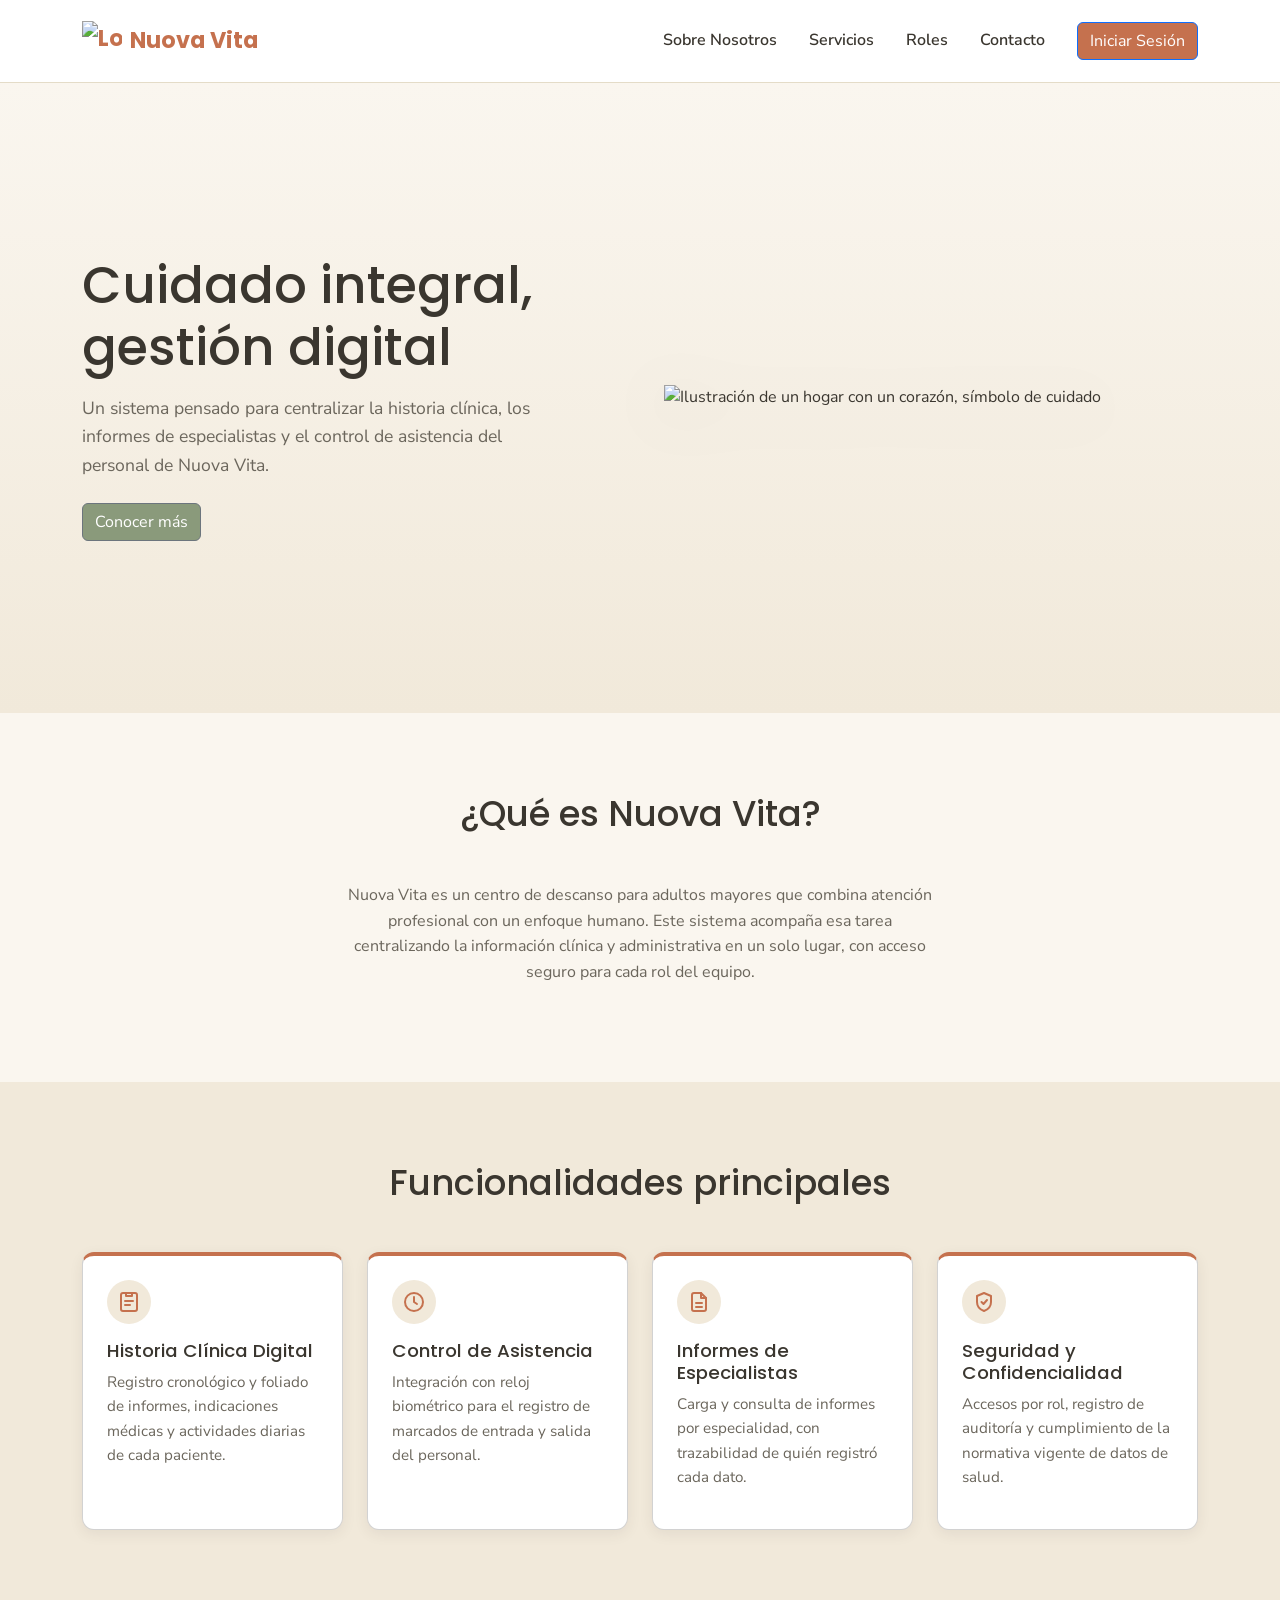
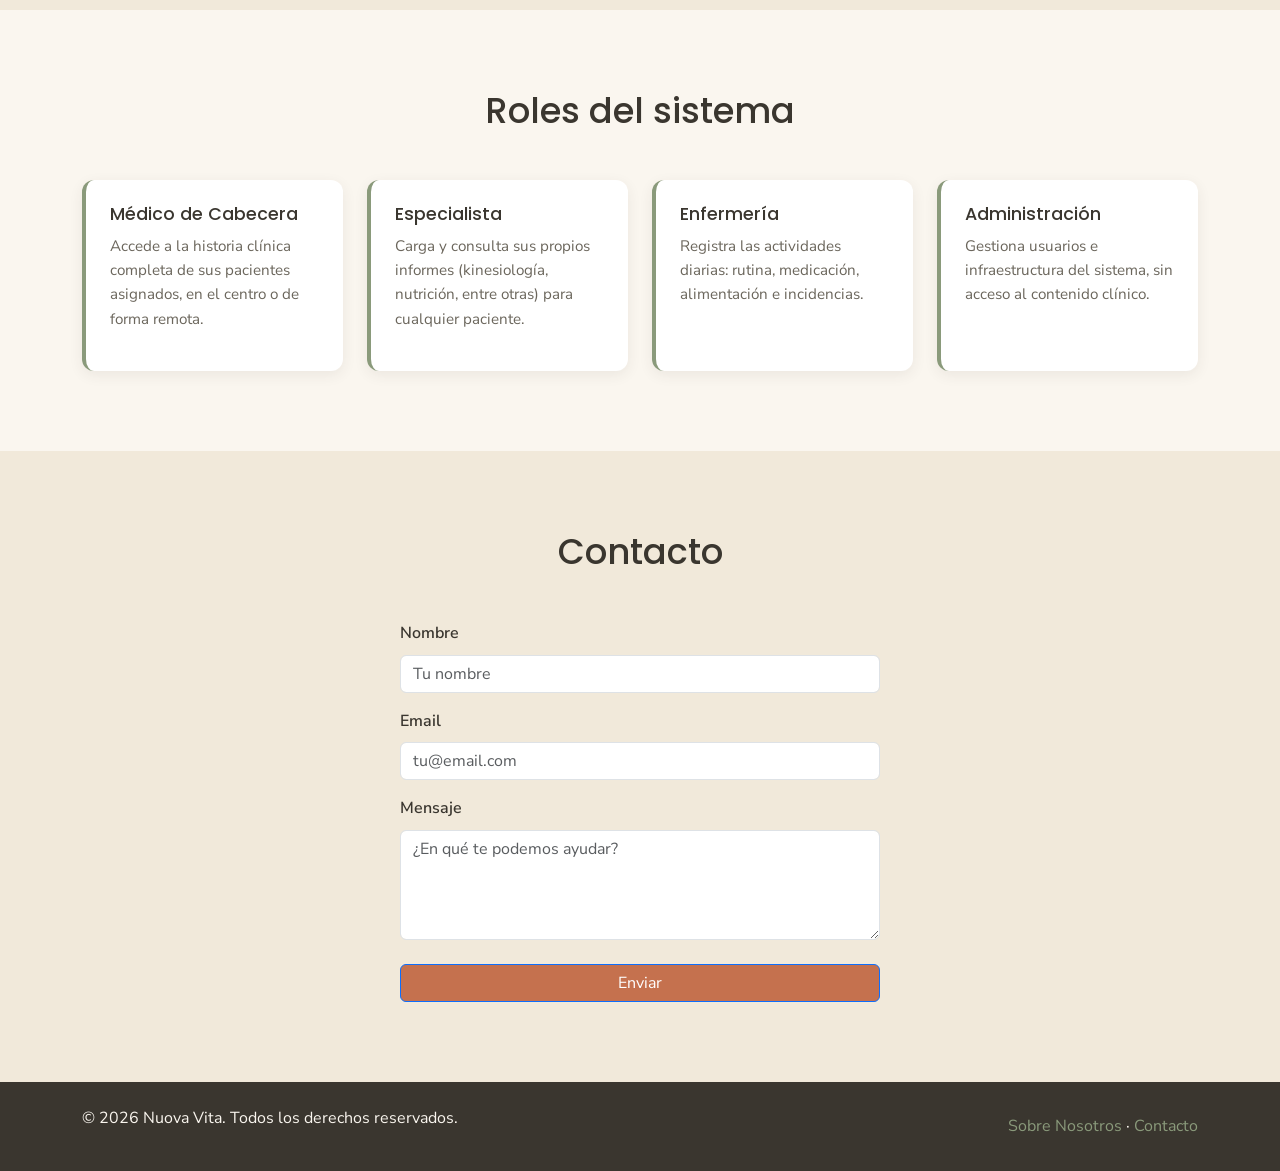
==== index.html @ 6714ade4 "refactor: implementar Bootstrap en index y dashboard" ====
<!DOCTYPE html>
<html lang="es">
<head>
  <meta charset="UTF-8">
  <meta name="viewport" content="width=device-width, initial-scale=1.0">
  <title>Nuova Vita | Centro de Cuidado para Adultos Mayores</title>
  <link rel="icon" type="image/svg+xml" href="img/favicon.svg">

  <link rel="preconnect" href="https://fonts.googleapis.com">
  <link href="https://fonts.googleapis.com/css2?family=Poppins:wght@500;600;700&amp;family=Nunito+Sans:wght@400;600&amp;display=swap" rel="stylesheet">

  <link href="https://cdn.jsdelivr.net/npm/bootstrap@5.3.3/dist/css/bootstrap.min.css" rel="stylesheet">
  <link rel="stylesheet" href="styles/styles.css">
</head>
<body>

  <header class="site-header sticky-top">
    <nav class="navbar navbar-expand-lg" aria-label="Navegación principal">
      <div class="container">
      <a href="index.html" class="navbar-brand logo">
        <img src="img/logo.svg" alt="Logo de Nuova Vita">
        <span>Nuova Vita</span>
      </a>

      <button class="navbar-toggler" type="button" data-bs-toggle="collapse" data-bs-target="#menuPrincipal" aria-controls="menuPrincipal" aria-expanded="false" aria-label="Mostrar navegación">
        <span class="navbar-toggler-icon"></span>
      </button>

      <div class="collapse navbar-collapse" id="menuPrincipal">
        <ul class="navbar-nav ms-auto align-items-lg-center gap-lg-3 py-3 py-lg-0">
          <li class="nav-item"><a class="nav-link" href="#sobre-nosotros">Sobre Nosotros</a></li>
          <li class="nav-item"><a class="nav-link" href="#servicios">Servicios</a></li>
          <li class="nav-item"><a class="nav-link" href="#roles">Roles</a></li>
          <li class="nav-item"><a class="nav-link" href="#contacto">Contacto</a></li>
          <li class="nav-item ms-lg-2"><a href="login.html" class="btn btn-primary">Iniciar Sesión</a></li>
        </ul>
      </div>
      </div>
    </nav>
  </header>

  <main>

    <section class="hero">
      <div class="container">
        <div class="row align-items-center g-5">
        <div class="col-md-6 hero-text text-center text-md-start">
          <h1>Cuidado integral, gestión digital</h1>
          <p>
            Un sistema pensado para centralizar la historia clínica, los informes
            de especialistas y el control de asistencia del personal de Nuova Vita.
          </p>
          <a href="#servicios" class="btn btn-secondary">Conocer más</a>
        </div>
        <div class="col-md-6 hero-img order-first order-md-last">
          <img src="img/hero.svg" alt="Ilustración de un hogar con un corazón, símbolo de cuidado">
        </div>
        </div>
      </div>
    </section>

    <section id="sobre-nosotros" class="section">
      <div class="container">
        <h2 class="section-title">¿Qué es Nuova Vita?</h2>
        <p class="about-text mx-auto text-center">
          Nuova Vita es un centro de descanso para adultos mayores que combina
          atención profesional con un enfoque humano. Este sistema acompaña esa
          tarea centralizando la información clínica y administrativa en un solo
          lugar, con acceso seguro para cada rol del equipo.
        </p>
      </div>
    </section>

    <section id="servicios" class="section section-alt">
      <div class="container">
        <h2 class="section-title">Funcionalidades principales</h2>

        <div class="row row-cols-1 row-cols-md-2 row-cols-lg-4 g-4">
          <div class="col"><article class="card h-100">
            <span class="icon" aria-hidden="true">
              <svg width="24" height="24" viewBox="0 0 24 24" fill="none" stroke="#C5714E" stroke-width="2" stroke-linecap="round" stroke-linejoin="round"><rect x="4" y="3" width="16" height="18" rx="2"/><path d="M9 3v3h6V3"/><path d="M8 11h8M8 15h5"/></svg>
            </span>
            <h3>Historia Clínica Digital</h3>
            <p>Registro cronológico y foliado de informes, indicaciones médicas y actividades diarias de cada paciente.</p>
          </article></div>

          <div class="col"><article class="card h-100">
            <span class="icon" aria-hidden="true">
              <svg width="24" height="24" viewBox="0 0 24 24" fill="none" stroke="#C5714E" stroke-width="2" stroke-linecap="round" stroke-linejoin="round"><circle cx="12" cy="12" r="9"/><path d="M12 7v5l3 2"/></svg>
            </span>
            <h3>Control de Asistencia</h3>
            <p>Integración con reloj biométrico para el registro de marcados de entrada y salida del personal.</p>
          </article></div>

          <div class="col"><article class="card h-100">
            <span class="icon" aria-hidden="true">
              <svg width="24" height="24" viewBox="0 0 24 24" fill="none" stroke="#C5714E" stroke-width="2" stroke-linecap="round" stroke-linejoin="round"><path d="M14 3H7a2 2 0 0 0-2 2v14a2 2 0 0 0 2 2h10a2 2 0 0 0 2-2V8z"/><path d="M14 3v5h5"/><path d="M9 13h6M9 17h6"/></svg>
            </span>
            <h3>Informes de Especialistas</h3>
            <p>Carga y consulta de informes por especialidad, con trazabilidad de quién registró cada dato.</p>
          </article></div>

          <div class="col"><article class="card h-100">
            <span class="icon" aria-hidden="true">
              <svg width="24" height="24" viewBox="0 0 24 24" fill="none" stroke="#C5714E" stroke-width="2" stroke-linecap="round" stroke-linejoin="round"><path d="M12 3l7 3v6c0 4.5-3 7.5-7 9-4-1.5-7-4.5-7-9V6z"/><path d="M9.5 12l2 2 3.5-4"/></svg>
            </span>
            <h3>Seguridad y Confidencialidad</h3>
            <p>Accesos por rol, registro de auditoría y cumplimiento de la normativa vigente de datos de salud.</p>
          </article></div>
        </div>
      </div>
    </section>

    <section id="roles" class="section">
      <div class="container">
        <h2 class="section-title">Roles del sistema</h2>

        <div class="row row-cols-1 row-cols-md-2 row-cols-lg-4 g-4">
          <div class="col"><article class="role-card h-100">
            <h3>Médico de Cabecera</h3>
            <p>Accede a la historia clínica completa de sus pacientes asignados, en el centro o de forma remota.</p>
          </article></div>
          <div class="col"><article class="role-card h-100">
            <h3>Especialista</h3>
            <p>Carga y consulta sus propios informes (kinesiología, nutrición, entre otras) para cualquier paciente.</p>
          </article></div>
          <div class="col"><article class="role-card h-100">
            <h3>Enfermería</h3>
            <p>Registra las actividades diarias: rutina, medicación, alimentación e incidencias.</p>
          </article></div>
          <div class="col"><article class="role-card h-100">
            <h3>Administración</h3>
            <p>Gestiona usuarios e infraestructura del sistema, sin acceso al contenido clínico.</p>
          </article></div>
        </div>
      </div>
    </section>

    <section id="contacto" class="section section-alt">
      <div class="container">
        <h2 class="section-title">Contacto</h2>

        <form class="contact-form mx-auto" aria-label="Formulario de contacto">
          <div class="mb-3">
            <label for="nombre" class="form-label">Nombre</label>
            <input type="text" class="form-control" id="nombre" name="nombre" placeholder="Tu nombre">
          </div>

          <div class="mb-3">
            <label for="email" class="form-label">Email</label>
            <input type="email" class="form-control" id="email" name="email" placeholder="tu@email.com">
          </div>

          <div class="mb-4">
            <label for="mensaje" class="form-label">Mensaje</label>
            <textarea class="form-control" id="mensaje" name="mensaje" rows="4" placeholder="¿En qué te podemos ayudar?"></textarea>
          </div>

          <button type="submit" class="btn btn-primary w-100">Enviar</button>
        </form>
      </div>
    </section>

  </main>

  <footer class="site-footer">
    <div class="container d-flex flex-column flex-sm-row flex-wrap justify-content-between align-items-center gap-3 text-center text-sm-start">
      <p>&copy; 2026 Nuova Vita. Todos los derechos reservados.</p>
      <nav aria-label="Enlaces del pie">
        <a href="#sobre-nosotros">Sobre Nosotros</a> ·
        <a href="#contacto">Contacto</a>
      </nav>
    </div>
  </footer>

  <script src="https://cdn.jsdelivr.net/npm/bootstrap@5.3.3/dist/js/bootstrap.bundle.min.js"></script>
</body>
</html>
---- styles/styles.css ----
/* ============================================================================
   Nuova Vita — TP2: Interfaz web con Flexbox, Grid, variables CSS y Responsive
   ----------------------------------------------------------------------------
   Hoja de estilos ÚNICA y EXTERNA (style.css) compartida por:
     - index.html      (landing institucional)
     - login.html      (inicio de sesión)
     - dashboard.html  (panel interno)

   Mapa rápido de requisitos del TP (dónde ver cada cosa):
     • Variables CSS (:root + var())  -> Sección 1
     • Box Model (margin/padding/border/box-sizing) -> Sección 2 y en todo el archivo
     • CSS GRID   -> Hero (Sec. 5), Servicios (Sec. 6), layout del Dashboard (Sec. 11)
     • FLEXBOX    -> Nav (Sec. 4), Roles (Sec. 7), Footer (Sec. 9), formularios (Sec. 8)
     • Media Queries / Responsive -> Sección 12
     • Unidades: px, %, rem, vh, vw, fr -> usadas a lo largo de todo el archivo
   ========================================================================= */


/* ----------------------------------------------------------------------------
   1. VARIABLES CSS  (se definen una vez en :root y se reusan con var())
   ------------------------------------------------------------------------- */
:root {
    /* Colores — paleta del proyecto: terracota / salvia / crema */
    --color-bg: #FAF6EF;
    /* crema  — fondo general */
    --color-bg-alt: #F1E9DA;
    /* crema oscuro — secciones alternadas */
    --color-primary: #C5714E;
    /* terracota */
    --color-primary-dark: #A85A3A;
    --color-secondary: #8A9A7B;
    /* salvia */
    --color-secondary-dark: #6F7D63;
    --color-text: #3A362F;
    --color-text-light: #6B665C;
    --color-white: #FFFFFF;
    --color-border: #E4DCC8;

    /* Tipografías */
    --font-heading: 'Poppins', sans-serif;
    --font-body: 'Nunito Sans', sans-serif;

    /* Escala de espaciados (en rem) — para márgenes y paddings coherentes */
    --space-xs: 0.5rem;
    --space-sm: 1rem;
    --space-md: 1.5rem;
    --space-lg: 3rem;
    --space-xl: 5rem;

    /* Bordes y sombras */
    --radius: 12px;
    /* px */
    --radius-sm: 8px;
    --border: 1px solid var(--color-border);
    /* border reutilizable */
    --shadow: 0 4px 14px rgba(58, 54, 47, 0.08);
    /* sombra suave */
    --shadow-lg: 0 10px 30px rgba(58, 54, 47, 0.14);

    /* Ancho máximo del contenido */
    --max-width: 1120px;
}


/* ----------------------------------------------------------------------------
   2. RESET y BOX MODEL
   box-sizing: border-box hace que padding y border NO agranden el ancho.
   ------------------------------------------------------------------------- */
*,
*::before,
*::after {
    box-sizing: border-box;
    /* Box Model */
    margin: 0;
    /* reseteamos márgenes por defecto */
    padding: 0;
    /* reseteamos paddings por defecto */
}

html {
    scroll-behavior: smooth;
}

/* scroll suave con los anclas del nav */

body {
    font-family: var(--font-body);
    color: var(--color-text);
    background-color: var(--color-bg);
    line-height: 1.6;
}

img {
    max-width: 100%;
    display: block;
}

/* imágenes fluidas (100% del contenedor) */

h1,
h2,
h3 {
    font-family: var(--font-heading);
    color: var(--color-text);
    line-height: 1.2;
}


/* ----------------------------------------------------------------------------
   3. UTILIDADES (contenedor centrado + botones)
   ------------------------------------------------------------------------- */

/* min(90%, --max-width): usa % en pantallas chicas y se topa en el máximo */
.container {
    /* TP3 (refactor/index-dashboard): Bootstrap administra el ancho y centrado.
    width: min(90%, var(--max-width));
    margin-inline: auto; */
}

.btn {
    /* TP3: estructura y espaciado provistos por el componente .btn de Bootstrap.
    display: inline-block;
    padding: 0.75rem 1.5rem;
    border: none;
    border-radius: var(--radius-sm);
    font-family: var(--font-body);
    font-weight: 600;
    text-decoration: none;
    cursor: pointer; */
    transition: background-color 0.2s ease, transform 0.2s ease;
}

.btn:hover {
    transform: translateY(-2px);
}

/* leve elevación al pasar el mouse */

.btn-primary {
    background-color: var(--color-primary);
    color: var(--color-white);
}

.btn-primary:hover {
    background-color: var(--color-primary-dark);
}

.btn-secondary {
    background-color: var(--color-secondary);
    color: var(--color-white);
}

.btn-secondary:hover {
    background-color: var(--color-secondary-dark);
}

/* TP3: reemplazado por la utilidad w-100 de Bootstrap.
.btn-block {
    width: 100%;
    text-align: center;
}
*/

/* ancho 100% (login) */

/* Título de sección reutilizable */
.section-title {
    font-size: clamp(1.6rem, 4vw, 2.2rem);
    /* clamp con vw: tamaño fluido */
    text-align: center;
    margin-bottom: var(--space-lg);
}


/* ----------------------------------------------------------------------------
   4. HEADER + NAV  ->  FLEXBOX
   Distribuye logo, menú y botón en una fila, alineados verticalmente.
   ------------------------------------------------------------------------- */
.site-header {
    background-color: var(--color-white);
    border-bottom: var(--border);
    /* TP3 (refactor/index): sticky-top de Bootstrap reemplaza estas reglas.
    position: sticky;
    top: 0;
    z-index: 10; */
}

/* TP3 (refactor/index): reemplazado por navbar, container y utilidades Bootstrap.
.header-inner {
    display: flex;
    FLEXBOX
    align-items: center;
    centra verticalmente
    justify-content: space-between;
    empuja los extremos
    gap: var(--space-md);
    padding-block: var(--space-sm);
}
*/

.logo {
    display: flex;
    /* FLEXBOX: ícono + texto del logo */
    align-items: center;
    gap: var(--space-xs);
    font-family: var(--font-heading);
    font-weight: 700;
    font-size: 1.4rem;
    color: var(--color-primary);
    text-decoration: none;
}

.logo img {
    width: 40px;
    height: 40px;
}

/* tamaño fijo en px del logo */

/* TP3 (refactor/index): reemplazado por navbar-nav, nav-item y nav-link.
.main-nav ul {
    list-style: none;
    display: flex;
    FLEXBOX: menú horizontal
    gap: var(--space-md);
}

.main-nav a {
    text-decoration: none;
    color: var(--color-text);
    font-weight: 600;
}

.main-nav a:hover {
    color: var(--color-primary);
}
*/


/* ----------------------------------------------------------------------------
   5. HERO  ->  CSS GRID (dos columnas: texto + imagen)
   min-height con vh para que ocupe buena parte del alto de la ventana.
   ------------------------------------------------------------------------- */
.hero {
    background: linear-gradient(180deg, var(--color-bg) 0%, var(--color-bg-alt) 100%);
    padding-block: var(--space-xl);
    min-height: 70vh;
    /* vh: 70% del alto de la ventana */
    display: grid;
    place-items: center;
}

/* TP3 (refactor/index): reemplazado por row, col-md-6 y utilidades responsive.
.hero-grid {
    display: grid;
    CSS GRID
    grid-template-columns: 1.1fr 0.9fr;
    fr: dos columnas proporcionales
    gap: var(--space-lg);
    align-items: center;
}
*/

.hero-text h1 {
    font-size: clamp(2rem, 5vw, 3.2rem);
    /* vw + rem: título fluido */
    margin-bottom: var(--space-sm);
}

.hero-text p {
    color: var(--color-text-light);
    font-size: 1.1rem;
    margin-bottom: var(--space-md);
    max-width: 90%;
    /* % */
}

.hero-img img {
    width: 100%;
    /* % */
    filter: drop-shadow(var(--shadow-lg));
}


/* ----------------------------------------------------------------------------
   6. SERVICIOS / FUNCIONALIDADES  ->  CSS GRID de tarjetas
   auto-fit + minmax: las columnas se acomodan solas según el ancho.
   ------------------------------------------------------------------------- */
.section {
    padding-block: var(--space-xl);
}

.section-alt {
    background-color: var(--color-bg-alt);
}

/* TP3 (refactor/index): reemplazado por row-cols-* y gap de Bootstrap.
.card-grid {
    display: grid;
    CSS GRID
    grid-template-columns: repeat(auto-fit, minmax(15rem, 1fr));
    rem + fr
    gap: var(--space-md);
}
*/

.card {
    background: var(--color-white);
    padding: var(--space-md);
    /* padding */
    border-radius: var(--radius);
    border-top: 4px solid var(--color-primary);
    /* border en px */
    box-shadow: var(--shadow);
    /* sombra */
}

.card h3 {
    margin-bottom: var(--space-xs);
    font-size: 1.15rem;
}

.card p {
    color: var(--color-text-light);
    font-size: 0.95rem;
}

.card .icon {
    width: 44px;
    height: 44px;
    /* px */
    margin-bottom: var(--space-sm);
    display: grid;
    place-items: center;
    background: var(--color-bg-alt);
    border-radius: 50%;
    /* círculo */
    font-size: 1.4rem;
}


/* ----------------------------------------------------------------------------
   7. ROLES DEL SISTEMA  ->  FLEXBOX (con wrap)
   A diferencia de Servicios (Grid), acá las tarjetas se distribuyen con flex.
   ------------------------------------------------------------------------- */
/* TP3 (refactor/index): reemplazado por row-cols-* y columnas Bootstrap.
.roles-list {
    display: flex;
    FLEXBOX
    flex-wrap: wrap;
    pasan a varias filas si no entran
    gap: var(--space-md);
}
*/

.role-card {
    flex: 1 1 15rem;
    /* crecer/encoger, base 15rem (rem) */
    background: var(--color-white);
    padding: var(--space-md);
    border-radius: var(--radius);
    border-left: 4px solid var(--color-secondary);
    /* border */
    box-shadow: var(--shadow);
}

.role-card h3 {
    margin-bottom: var(--space-xs);
    font-size: 1.1rem;
}

.role-card p {
    color: var(--color-text-light);
    font-size: 0.95rem;
}


/* ----------------------------------------------------------------------------
   8. FORMULARIOS (contacto + login)  ->  FLEXBOX en columna
   TP3: estas reglas ya no se usan. index.html utiliza .contact-form y las
   clases form-label/form-control; login.html utiliza .login-form y Bootstrap.
   ------------------------------------------------------------------------- */
/*
.form {
    display: flex;
    FLEXBOX
    flex-direction: column;
    gap: var(--space-xs);
    width: min(100%, 480px);
    porcentaje con tope
    margin-inline: auto;
}

.form label {
    font-weight: 600;
    margin-top: var(--space-sm);
}

.form input,
.form textarea {
    padding: 0.75rem 0.9rem;
    padding en rem
    border: var(--border);
    border
    border-radius: var(--radius-sm);
    font-family: var(--font-body);
    font-size: 1rem;
    width: 100%;
    porcentaje
}

.form button {
    margin-top: var(--space-md);
}

TP3 (refactor/login): .form-row, .checkbox-label y .link-muted eran
exclusivos de login.html.

.form-row {
    display: flex;
    justify-content: space-between;
    align-items: center;
    margin-top: var(--space-sm);
    font-size: 0.9rem;
}

.checkbox-label {
    display: flex;
    align-items: center;
    gap: var(--space-xs);
    font-weight: 400;
}

.link-muted {
    color: var(--color-text-light);
    text-decoration: none;
    font-size: 0.9rem;
}

.link-muted:hover {
    color: var(--color-primary);
}
*/



/* ----------------------------------------------------------------------------
   9. FOOTER  ->  FLEXBOX
   ------------------------------------------------------------------------- */
.site-footer {
    background: var(--color-text);
    color: var(--color-bg);
    padding-block: var(--space-md);
}

/* TP3 (refactor/index): reemplazado por utilidades flex responsive de Bootstrap.
.footer-inner {
    display: flex;
    FLEXBOX
    flex-wrap: wrap;
    justify-content: space-between;
    align-items: center;
    gap: var(--space-sm);
    font-size: 0.9rem;
}
*/

.site-footer a {
    color: var(--color-secondary);
    text-decoration: none;
}


/* ----------------------------------------------------------------------------
   10. LOGIN (login.html)  ->  GRID de dos paneles [TP2]
   TP3 (refactor/login): reemplazado por el sistema de grillas de Bootstrap
   (row/col) + componente card. Se conserva comentado como referencia.
   ------------------------------------------------------------------------- */

/*
.auth-body {
    min-height: 100vh;
    display: grid;
    place-items: center;
    background: var(--color-bg-alt);
    padding: var(--space-md);
}

.auth-card {
    display: grid;
    grid-template-columns: 1fr 1fr;
    width: min(100%, 900px);
    border-radius: var(--radius);
    overflow: hidden;
    box-shadow: var(--shadow-lg);
}

.auth-side {
    background: var(--color-primary);
    color: var(--color-white);
    padding: var(--space-lg);
    display: flex;
    flex-direction: column;
    justify-content: center;
    gap: var(--space-sm);
}

.auth-side .logo {
    color: var(--color-white);
}

.auth-main {
    background: var(--color-white);
    padding: var(--space-lg);
}

.back-link {
    display: inline-block;
    margin-top: var(--space-md);
}
*/



/* ----------------------------------------------------------------------------
   11. DASHBOARD (dashboard.html)  ->  GRID (barra lateral + contenido)
   ------------------------------------------------------------------------- */
/* TP3 (refactor/dashboard): reemplazado por container-fluid, row y col-*.
.dashboard {
    display: grid;
    CSS GRID
    grid-template-columns: 240px 1fr;
    px fijo + fr flexible
    min-height: 100vh;
    vh
}
*/

.sidebar {
    background: var(--color-text);
    color: var(--color-bg);
    /* TP3: p-4, d-flex, flex-column y gap-4 reemplazan estas reglas.
    padding: var(--space-md);
    display: flex;
    flex-direction: column;
    gap: var(--space-lg); */
}

.sidebar .logo {
    color: var(--color-white);
}

.sidebar-nav ul {
    list-style: none;
    /* TP3: nav, flex-column y gap-1 de Bootstrap reemplazan estas reglas.
    display: flex;
    flex-direction: column;
    gap: 0.25rem; */
}

.sidebar-nav a {
    display: block;
    padding: 0.6rem 0.75rem;
    border-radius: var(--radius-sm);
    color: var(--color-bg);
    text-decoration: none;
    font-weight: 600;
    opacity: 0.85;
}

.sidebar-nav a:hover,
.sidebar-nav a.active {
    background: rgba(255, 255, 255, 0.1);
    opacity: 1;
}

.logout-link {
    /* TP3: reemplazado por la utilidad mt-md-auto.
    margin-top: auto; */
    color: var(--color-secondary);
    text-decoration: none;
    font-weight: 600;
}

.dashboard-content {
    /* TP3: reemplazado por p-4 y p-lg-5.
    padding: var(--space-lg); */
}

.dashboard-header {
    /* TP3: reemplazado por utilidades d-flex, flex-wrap, gap-3,
       justify-content-between, align-items-center y mb-5.
    display: flex;
    flex-wrap: wrap;
    gap: var(--space-sm);
    justify-content: space-between;
    align-items: center;
    margin-bottom: var(--space-lg); */
}

.user-badge {
    background: var(--color-white);
    padding: 0.5rem 1rem;
    border-radius: var(--radius);
    font-weight: 600;
    box-shadow: var(--shadow);
}

/* Tarjetas de estadísticas -> GRID */
/* TP3 (refactor/dashboard): reemplazado por row-cols-* y g-4 de Bootstrap.
.stats-grid {
    display: grid;
    CSS GRID
    grid-template-columns: repeat(auto-fit, minmax(11rem, 1fr));
    rem + fr
    gap: var(--space-md);
    margin-bottom: var(--space-lg);
}
*/

.stat-card {
    background: var(--color-white);
    padding: var(--space-md);
    border-radius: var(--radius);
    box-shadow: var(--shadow);
    /* TP3: la distribución interna se mantiene con utilidades/componentes.
    display: flex;
    flex-direction: column;
    gap: var(--space-xs); */
}

.stat-number {
    font-family: var(--font-heading);
    font-size: 2rem;
    font-weight: 700;
    color: var(--color-primary);
}

.stat-label {
    color: var(--color-text-light);
    font-size: 0.9rem;
}

.panel {
    background: var(--color-white);
    padding: var(--space-md);
    border-radius: var(--radius);
    box-shadow: var(--shadow);
}

.placeholder-text {
    color: var(--color-text-light);
    font-style: italic;
}


/* ----------------------------------------------------------------------------
   12. RESPONSIVE  ->  MEDIA QUERIES
   Diseño para computadora (base, arriba) -> tablet -> celular.
   ------------------------------------------------------------------------- */

/* TABLET (hasta 900px): el login pasa a una sola columna [TP2]
   TP3 (refactor/login): el colapso a 1 columna ahora lo maneja Bootstrap
   (col-md-6 -> se apila por debajo de 768px). Se comenta, no se elimina. */

/* TP3: responsive del login reemplazado por col-md-* de Bootstrap.
@media (max-width: 900px) {
    .auth-card {
        grid-template-columns: 1fr;
    }

    .auth-side {
        text-align: center;
    }
}
*/


/* TABLET / móvil ancho (hasta 768px) */
@media (max-width: 768px) {
    /* TP3 (refactor/index): row y col-md-6 administran este cambio.
    .hero-grid {
        grid-template-columns: 1fr;
        text-align: center;
    }
    */

    /* TP3: order-first, order-md-last y columnas Bootstrap reemplazan esto.
    .hero-img {
        order: -1;
        max-width: 22rem;
        margin-inline: auto;
    }
    */

    /* TP3: el texto se adapta dentro de la columna Bootstrap.
    .hero-text p {
        max-width: 100%;
    }
    */

    /* TP3 (refactor/dashboard): col-12 y col-md-* reemplazan el responsive.
    .dashboard {
        grid-template-columns: 1fr;
    }

    .sidebar {
        flex-direction: row;
        FLEXBOX horizontal en móvil
        flex-wrap: wrap;
        align-items: center;
        gap: var(--space-sm);
    }

    .sidebar-nav ul {
        flex-direction: row;
        flex-wrap: wrap;
    }

    .logout-link {
        margin-top: 0;
    }
    */
}

/* CELULAR (hasta 480px): se oculta el menú horizontal del header */
@media (max-width: 480px) {
    /* TP3: navbar-expand-lg y collapse reemplazan este ocultamiento.
    .main-nav {
        display: none;
    }
    */

    /* TP3: utilidades flex-column/flex-sm-row y text-center reemplazan esto.
    .footer-inner {
        justify-content: center;
        text-align: center;
    }
    */

    .section {
        padding-block: var(--space-lg);
    }
}

/* Ajuste fino: en pantallas muy chicas, la fila "recordarme / olvidé"
   se envuelve para que no queden pegados el checkbox y el enlace. [TP2]
   TP3 (refactor/login): resuelto con utilidades flex-wrap de Bootstrap
   directamente en el markup. Se comenta, no se elimina. */

/* TP3: reemplazado por d-flex, flex-wrap y gap-2 de Bootstrap.
@media (max-width: 480px) {
    .form-row {
        flex-wrap: wrap;
        gap: var(--space-xs);
    }
}
*/



/* ----------------------------------------------------------------------------
   13. TP3 — REFACTOR BOOTSTRAP (login.html)
   Este archivo sigue siendo la hoja de estilos externa del sitio. Estas reglas
   no reemplazan a Bootstrap, solo lo tiñen con la identidad de Nuova Vita
   (paleta y tipografías definidas en la Sección 1) reutilizando las mismas
   variables CSS. Se cargan después de Bootstrap en login.html.
   ------------------------------------------------------------------------- */
.login-page {
    background-color: var(--color-bg-alt);
    font-family: var(--font-body);
    color: var(--color-text);
}

.login-panel {
    background-color: var(--color-primary);
    color: var(--color-white);
}

.login-panel .logo {
    color: var(--color-white);
}

.login-card {
    border-radius: var(--radius);
    box-shadow: var(--shadow-lg);
}

.login-form h1,
.login-panel h2 {
    font-family: var(--font-heading);
}

.login-form label {
    font-weight: 600;
}

.login-form .form-control:focus {
    border-color: var(--color-primary);
    box-shadow: 0 0 0 0.2rem rgba(197, 113, 78, 0.25);
    /* halo terracota en vez del azul por defecto de Bootstrap */
}

.login-form .form-check-input:checked {
    background-color: var(--color-primary);
    border-color: var(--color-primary);
}

.login-link {
    color: var(--color-text-light);
}

.login-link:hover {
    color: var(--color-primary);
}


/* ----------------------------------------------------------------------------
   14. TP3 — REFACTOR BOOTSTRAP (index.html + dashboard.html)
   Bootstrap administra grillas, componentes y comportamiento responsive. Estas
   reglas conservan solamente la identidad visual de Nuova Vita.
   ------------------------------------------------------------------------- */
.navbar {
    padding-block: var(--space-sm);
}

.navbar .nav-link {
    color: var(--color-text);
    font-weight: 600;
}

.navbar .nav-link:hover,
.navbar .nav-link:focus {
    color: var(--color-primary);
}

.about-text {
    max-width: 60ch;
    color: var(--color-text-light);
}

.contact-form {
    max-width: 480px;
}

.contact-form .form-label {
    font-weight: 600;
}

.contact-form .form-control:focus {
    border-color: var(--color-primary);
    box-shadow: 0 0 0 0.2rem rgba(197, 113, 78, 0.25);
}

.sidebar .nav-link {
    color: var(--color-bg);
    font-weight: 600;
    opacity: 0.85;
}

.sidebar .nav-link:hover,
.sidebar .nav-link.active {
    color: var(--color-bg);
    background: rgba(255, 255, 255, 0.1);
    opacity: 1;
}
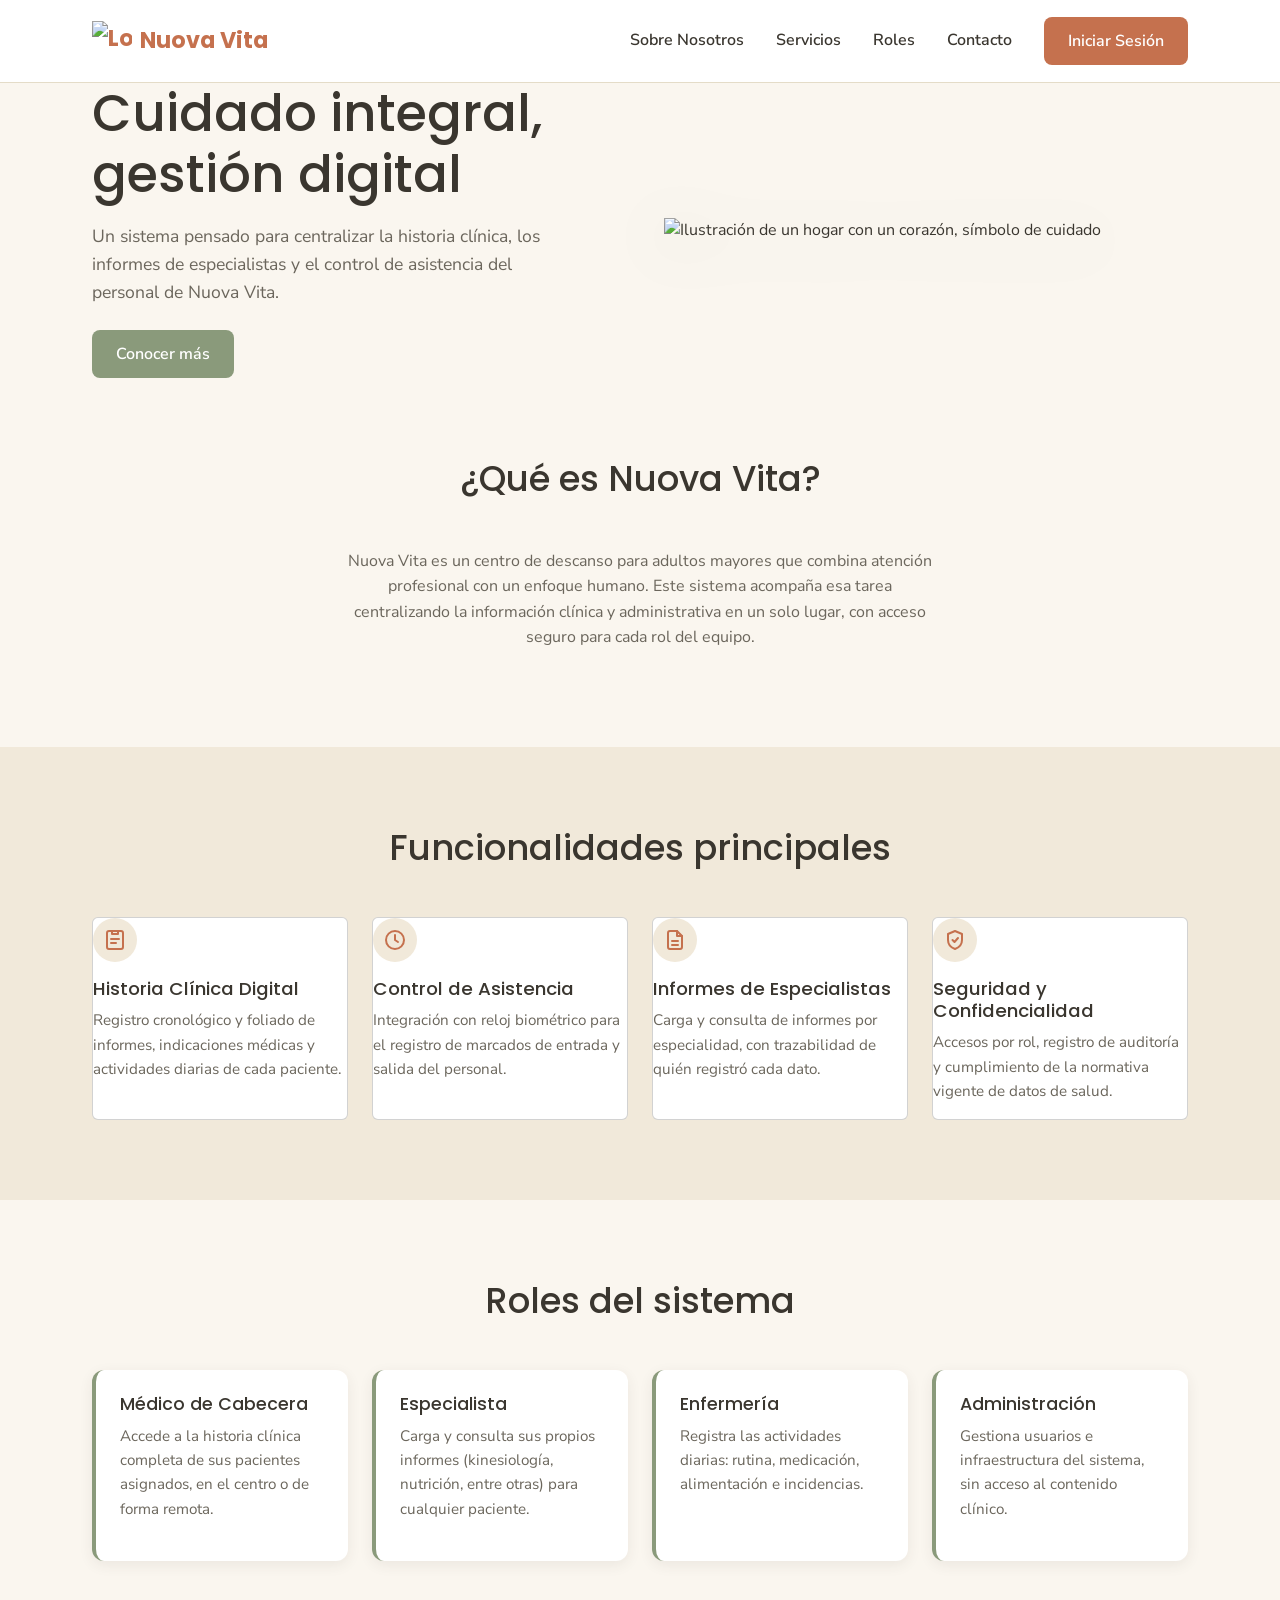
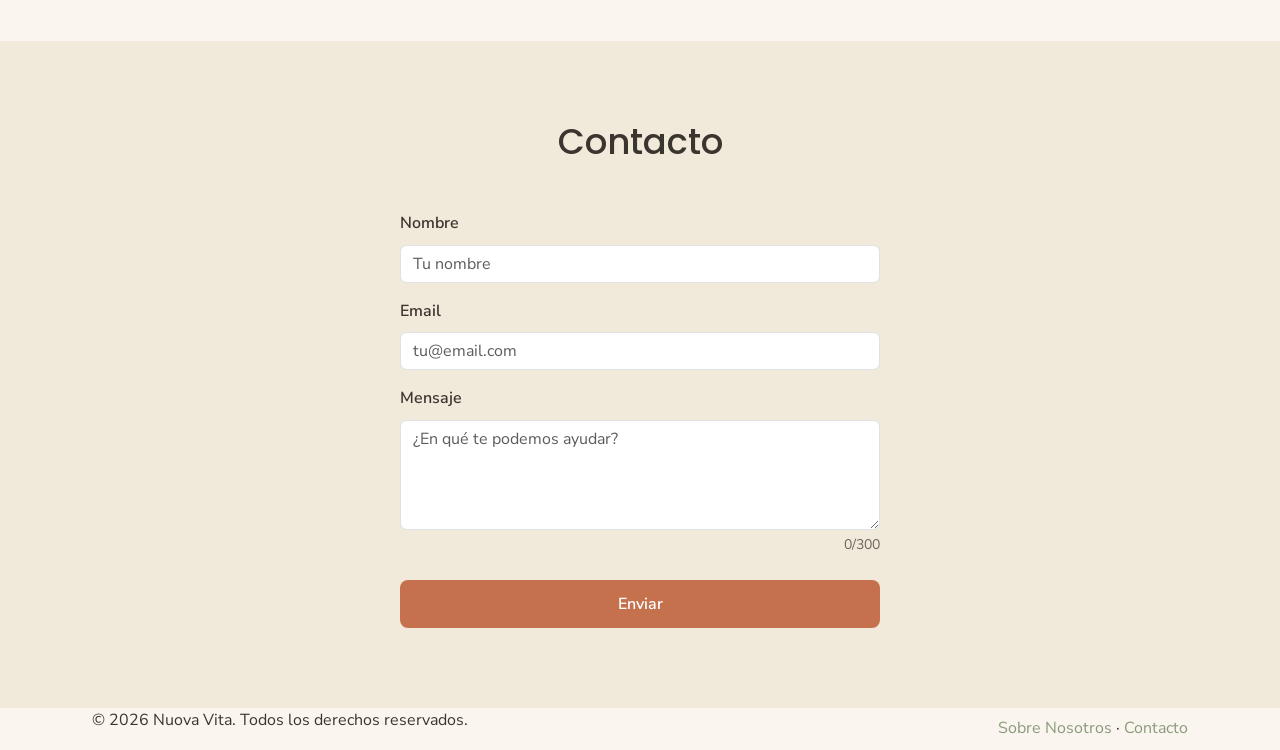
==== commit 3a33a139: "feat(home): agregar validacion e interactividad al formulario" ====
--- a/index.html
+++ b/index.html
@@ -1,178 +1,357 @@
-<!DOCTYPE html>
+<!doctype html>
 <html lang="es">
-<head>
-  <meta charset="UTF-8">
-  <meta name="viewport" content="width=device-width, initial-scale=1.0">
-  <title>Nuova Vita | Centro de Cuidado para Adultos Mayores</title>
-  <link rel="icon" type="image/svg+xml" href="img/favicon.svg">
-
-  <link rel="preconnect" href="https://fonts.googleapis.com">
-  <link href="https://fonts.googleapis.com/css2?family=Poppins:wght@500;600;700&amp;family=Nunito+Sans:wght@400;600&amp;display=swap" rel="stylesheet">
-
-  <link href="https://cdn.jsdelivr.net/npm/bootstrap@5.3.3/dist/css/bootstrap.min.css" rel="stylesheet">
-  <link rel="stylesheet" href="styles/styles.css">
-</head>
-<body>
-
-  <header class="site-header sticky-top">
-    <nav class="navbar navbar-expand-lg" aria-label="Navegación principal">
-      <div class="container">
-      <a href="index.html" class="navbar-brand logo">
-        <img src="img/logo.svg" alt="Logo de Nuova Vita">
-        <span>Nuova Vita</span>
-      </a>
-
-      <button class="navbar-toggler" type="button" data-bs-toggle="collapse" data-bs-target="#menuPrincipal" aria-controls="menuPrincipal" aria-expanded="false" aria-label="Mostrar navegación">
-        <span class="navbar-toggler-icon"></span>
-      </button>
-
-      <div class="collapse navbar-collapse" id="menuPrincipal">
-        <ul class="navbar-nav ms-auto align-items-lg-center gap-lg-3 py-3 py-lg-0">
-          <li class="nav-item"><a class="nav-link" href="#sobre-nosotros">Sobre Nosotros</a></li>
-          <li class="nav-item"><a class="nav-link" href="#servicios">Servicios</a></li>
-          <li class="nav-item"><a class="nav-link" href="#roles">Roles</a></li>
-          <li class="nav-item"><a class="nav-link" href="#contacto">Contacto</a></li>
-          <li class="nav-item ms-lg-2"><a href="login.html" class="btn btn-primary">Iniciar Sesión</a></li>
-        </ul>
+  <head>
+    <meta charset="UTF-8" />
+    <meta name="viewport" content="width=device-width, initial-scale=1.0" />
+    <title>Nuova Vita | Centro de Cuidado para Adultos Mayores</title>
+    <link rel="icon" type="image/svg+xml" href="img/favicon.svg" />
+
+    <link rel="preconnect" href="https://fonts.googleapis.com" />
+    <link
+      href="https://fonts.googleapis.com/css2?family=Poppins:wght@500;600;700&amp;family=Nunito+Sans:wght@400;600&amp;display=swap"
+      rel="stylesheet"
+    />
+
+    <link
+      href="https://cdn.jsdelivr.net/npm/bootstrap@5.3.3/dist/css/bootstrap.min.css"
+      rel="stylesheet"
+    />
+    <link rel="stylesheet" href="styles/styles.css" />
+  </head>
+  <body>
+    <header class="site-header sticky-top">
+      <nav class="navbar navbar-expand-lg" aria-label="Navegación principal">
+        <div class="container">
+          <a href="index.html" class="navbar-brand logo">
+            <img src="img/logo.svg" alt="Logo de Nuova Vita" />
+            <span>Nuova Vita</span>
+          </a>
+
+          <button
+            class="navbar-toggler"
+            type="button"
+            data-bs-toggle="collapse"
+            data-bs-target="#menuPrincipal"
+            aria-controls="menuPrincipal"
+            aria-expanded="false"
+            aria-label="Mostrar navegación"
+          >
+            <span class="navbar-toggler-icon"></span>
+          </button>
+
+          <div class="collapse navbar-collapse" id="menuPrincipal">
+            <ul
+              class="navbar-nav ms-auto align-items-lg-center gap-lg-3 py-3 py-lg-0"
+            >
+              <li class="nav-item">
+                <a class="nav-link" href="#sobre-nosotros">Sobre Nosotros</a>
+              </li>
+              <li class="nav-item">
+                <a class="nav-link" href="#servicios">Servicios</a>
+              </li>
+              <li class="nav-item">
+                <a class="nav-link" href="#roles">Roles</a>
+              </li>
+              <li class="nav-item">
+                <a class="nav-link" href="#contacto">Contacto</a>
+              </li>
+              <li class="nav-item ms-lg-2">
+                <a href="login.html" class="btn btn-primary">Iniciar Sesión</a>
+              </li>
+            </ul>
+          </div>
+        </div>
+      </nav>
+    </header>
+
+    <main>
+      <section class="hero">
+        <div class="container">
+          <div class="row align-items-center g-5">
+            <div class="col-md-6 hero-text text-center text-md-start">
+              <h1>Cuidado integral, gestión digital</h1>
+              <p>
+                Un sistema pensado para centralizar la historia clínica, los
+                informes de especialistas y el control de asistencia del
+                personal de Nuova Vita.
+              </p>
+              <a href="#servicios" class="btn btn-secondary">Conocer más</a>
+            </div>
+            <div class="col-md-6 hero-img order-first order-md-last">
+              <img
+                src="img/hero.svg"
+                alt="Ilustración de un hogar con un corazón, símbolo de cuidado"
+              />
+            </div>
+          </div>
+        </div>
+      </section>
+
+      <section id="sobre-nosotros" class="section">
+        <div class="container">
+          <h2 class="section-title">¿Qué es Nuova Vita?</h2>
+          <p class="about-text mx-auto text-center">
+            Nuova Vita es un centro de descanso para adultos mayores que combina
+            atención profesional con un enfoque humano. Este sistema acompaña
+            esa tarea centralizando la información clínica y administrativa en
+            un solo lugar, con acceso seguro para cada rol del equipo.
+          </p>
+        </div>
+      </section>
+
+      <section id="servicios" class="section section-alt">
+        <div class="container">
+          <h2 class="section-title">Funcionalidades principales</h2>
+
+          <div class="row row-cols-1 row-cols-md-2 row-cols-lg-4 g-4">
+            <div class="col">
+              <article class="card h-100">
+                <span class="icon" aria-hidden="true">
+                  <svg
+                    width="24"
+                    height="24"
+                    viewBox="0 0 24 24"
+                    fill="none"
+                    stroke="#C5714E"
+                    stroke-width="2"
+                    stroke-linecap="round"
+                    stroke-linejoin="round"
+                  >
+                    <rect x="4" y="3" width="16" height="18" rx="2" />
+                    <path d="M9 3v3h6V3" />
+                    <path d="M8 11h8M8 15h5" />
+                  </svg>
+                </span>
+                <h3>Historia Clínica Digital</h3>
+                <p>
+                  Registro cronológico y foliado de informes, indicaciones
+                  médicas y actividades diarias de cada paciente.
+                </p>
+              </article>
+            </div>
+
+            <div class="col">
+              <article class="card h-100">
+                <span class="icon" aria-hidden="true">
+                  <svg
+                    width="24"
+                    height="24"
+                    viewBox="0 0 24 24"
+                    fill="none"
+                    stroke="#C5714E"
+                    stroke-width="2"
+                    stroke-linecap="round"
+                    stroke-linejoin="round"
+                  >
+                    <circle cx="12" cy="12" r="9" />
+                    <path d="M12 7v5l3 2" />
+                  </svg>
+                </span>
+                <h3>Control de Asistencia</h3>
+                <p>
+                  Integración con reloj biométrico para el registro de marcados
+                  de entrada y salida del personal.
+                </p>
+              </article>
+            </div>
+
+            <div class="col">
+              <article class="card h-100">
+                <span class="icon" aria-hidden="true">
+                  <svg
+                    width="24"
+                    height="24"
+                    viewBox="0 0 24 24"
+                    fill="none"
+                    stroke="#C5714E"
+                    stroke-width="2"
+                    stroke-linecap="round"
+                    stroke-linejoin="round"
+                  >
+                    <path
+                      d="M14 3H7a2 2 0 0 0-2 2v14a2 2 0 0 0 2 2h10a2 2 0 0 0 2-2V8z"
+                    />
+                    <path d="M14 3v5h5" />
+                    <path d="M9 13h6M9 17h6" />
+                  </svg>
+                </span>
+                <h3>Informes de Especialistas</h3>
+                <p>
+                  Carga y consulta de informes por especialidad, con
+                  trazabilidad de quién registró cada dato.
+                </p>
+              </article>
+            </div>
+
+            <div class="col">
+              <article class="card h-100">
+                <span class="icon" aria-hidden="true">
+                  <svg
+                    width="24"
+                    height="24"
+                    viewBox="0 0 24 24"
+                    fill="none"
+                    stroke="#C5714E"
+                    stroke-width="2"
+                    stroke-linecap="round"
+                    stroke-linejoin="round"
+                  >
+                    <path d="M12 3l7 3v6c0 4.5-3 7.5-7 9-4-1.5-7-4.5-7-9V6z" />
+                    <path d="M9.5 12l2 2 3.5-4" />
+                  </svg>
+                </span>
+                <h3>Seguridad y Confidencialidad</h3>
+                <p>
+                  Accesos por rol, registro de auditoría y cumplimiento de la
+                  normativa vigente de datos de salud.
+                </p>
+              </article>
+            </div>
+          </div>
+        </div>
+      </section>
+
+      <section id="roles" class="section">
+        <div class="container">
+          <h2 class="section-title">Roles del sistema</h2>
+
+          <div class="row row-cols-1 row-cols-md-2 row-cols-lg-4 g-4">
+            <div class="col">
+              <article class="role-card h-100">
+                <h3>Médico de Cabecera</h3>
+                <p>
+                  Accede a la historia clínica completa de sus pacientes
+                  asignados, en el centro o de forma remota.
+                </p>
+              </article>
+            </div>
+            <div class="col">
+              <article class="role-card h-100">
+                <h3>Especialista</h3>
+                <p>
+                  Carga y consulta sus propios informes (kinesiología,
+                  nutrición, entre otras) para cualquier paciente.
+                </p>
+              </article>
+            </div>
+            <div class="col">
+              <article class="role-card h-100">
+                <h3>Enfermería</h3>
+                <p>
+                  Registra las actividades diarias: rutina, medicación,
+                  alimentación e incidencias.
+                </p>
+              </article>
+            </div>
+            <div class="col">
+              <article class="role-card h-100">
+                <h3>Administración</h3>
+                <p>
+                  Gestiona usuarios e infraestructura del sistema, sin acceso al
+                  contenido clínico.
+                </p>
+              </article>
+            </div>
+          </div>
+        </div>
+      </section>
+
+      <section id="contacto" class="section section-alt">
+        <div class="container">
+          <h2 class="section-title">Contacto</h2>
+
+          <form
+            class="contact-form mx-auto"
+            id="contact-form"
+            aria-label="Formulario de contacto"
+            novalidate
+          >
+            <div class="mb-3">
+              <label for="nombre" class="form-label">Nombre</label>
+              <input
+                type="text"
+                class="form-control"
+                id="nombre"
+                name="nombre"
+                placeholder="Tu nombre"
+                autocomplete="name"
+                minlength="3"
+                required
+                aria-describedby="nombre-feedback"
+              />
+              <div class="invalid-feedback" id="nombre-feedback">
+                Ingresá un nombre de al menos 3 caracteres.
+              </div>
+            </div>
+
+            <div class="mb-3">
+              <label for="email" class="form-label">Email</label>
+              <input
+                type="email"
+                class="form-control"
+                id="email"
+                name="email"
+                placeholder="tu@email.com"
+                autocomplete="email"
+                required
+                aria-describedby="contact-email-feedback"
+              />
+              <div class="invalid-feedback" id="contact-email-feedback">
+                Ingresá un correo electrónico válido.
+              </div>
+            </div>
+
+            <div class="mb-4">
+              <label for="mensaje" class="form-label">Mensaje</label>
+              <textarea
+                class="form-control"
+                id="mensaje"
+                name="mensaje"
+                rows="4"
+                placeholder="¿En qué te podemos ayudar?"
+                minlength="10"
+                maxlength="300"
+                required
+                aria-describedby="mensaje-feedback mensaje-contador"
+              ></textarea>
+
+              <div class="invalid-feedback" id="mensaje-feedback">
+                El mensaje debe tener entre 10 y 300 caracteres.
+              </div>
+
+              <small
+                class="character-counter d-block text-end mt-1"
+                id="mensaje-contador"
+              >
+                0/300
+              </small>
+            </div>
+
+            <button type="submit" class="btn btn-primary w-100">Enviar</button>
+            <div
+              class="form-status mt-3"
+              id="contact-form-status"
+              role="status"
+              aria-live="polite"
+            ></div>
+          </form>
+        </div>
+      </section>
+    </main>
+
+    <footer class="site-footer">
+      <div
+        class="container d-flex flex-column flex-sm-row flex-wrap justify-content-between align-items-center gap-3 text-center text-sm-start"
+      >
+        <p>&copy; 2026 Nuova Vita. Todos los derechos reservados.</p>
+        <nav aria-label="Enlaces del pie">
+          <a href="#sobre-nosotros">Sobre Nosotros</a> ·
+          <a href="#contacto">Contacto</a>
+        </nav>
       </div>
-      </div>
-    </nav>
-  </header>
-
-  <main>
-
-    <section class="hero">
-      <div class="container">
-        <div class="row align-items-center g-5">
-        <div class="col-md-6 hero-text text-center text-md-start">
-          <h1>Cuidado integral, gestión digital</h1>
-          <p>
-            Un sistema pensado para centralizar la historia clínica, los informes
-            de especialistas y el control de asistencia del personal de Nuova Vita.
-          </p>
-          <a href="#servicios" class="btn btn-secondary">Conocer más</a>
-        </div>
-        <div class="col-md-6 hero-img order-first order-md-last">
-          <img src="img/hero.svg" alt="Ilustración de un hogar con un corazón, símbolo de cuidado">
-        </div>
-        </div>
-      </div>
-    </section>
-
-    <section id="sobre-nosotros" class="section">
-      <div class="container">
-        <h2 class="section-title">¿Qué es Nuova Vita?</h2>
-        <p class="about-text mx-auto text-center">
-          Nuova Vita es un centro de descanso para adultos mayores que combina
-          atención profesional con un enfoque humano. Este sistema acompaña esa
-          tarea centralizando la información clínica y administrativa en un solo
-          lugar, con acceso seguro para cada rol del equipo.
-        </p>
-      </div>
-    </section>
-
-    <section id="servicios" class="section section-alt">
-      <div class="container">
-        <h2 class="section-title">Funcionalidades principales</h2>
-
-        <div class="row row-cols-1 row-cols-md-2 row-cols-lg-4 g-4">
-          <div class="col"><article class="card h-100">
-            <span class="icon" aria-hidden="true">
-              <svg width="24" height="24" viewBox="0 0 24 24" fill="none" stroke="#C5714E" stroke-width="2" stroke-linecap="round" stroke-linejoin="round"><rect x="4" y="3" width="16" height="18" rx="2"/><path d="M9 3v3h6V3"/><path d="M8 11h8M8 15h5"/></svg>
-            </span>
-            <h3>Historia Clínica Digital</h3>
-            <p>Registro cronológico y foliado de informes, indicaciones médicas y actividades diarias de cada paciente.</p>
-          </article></div>
-
-          <div class="col"><article class="card h-100">
-            <span class="icon" aria-hidden="true">
-              <svg width="24" height="24" viewBox="0 0 24 24" fill="none" stroke="#C5714E" stroke-width="2" stroke-linecap="round" stroke-linejoin="round"><circle cx="12" cy="12" r="9"/><path d="M12 7v5l3 2"/></svg>
-            </span>
-            <h3>Control de Asistencia</h3>
-            <p>Integración con reloj biométrico para el registro de marcados de entrada y salida del personal.</p>
-          </article></div>
-
-          <div class="col"><article class="card h-100">
-            <span class="icon" aria-hidden="true">
-              <svg width="24" height="24" viewBox="0 0 24 24" fill="none" stroke="#C5714E" stroke-width="2" stroke-linecap="round" stroke-linejoin="round"><path d="M14 3H7a2 2 0 0 0-2 2v14a2 2 0 0 0 2 2h10a2 2 0 0 0 2-2V8z"/><path d="M14 3v5h5"/><path d="M9 13h6M9 17h6"/></svg>
-            </span>
-            <h3>Informes de Especialistas</h3>
-            <p>Carga y consulta de informes por especialidad, con trazabilidad de quién registró cada dato.</p>
-          </article></div>
-
-          <div class="col"><article class="card h-100">
-            <span class="icon" aria-hidden="true">
-              <svg width="24" height="24" viewBox="0 0 24 24" fill="none" stroke="#C5714E" stroke-width="2" stroke-linecap="round" stroke-linejoin="round"><path d="M12 3l7 3v6c0 4.5-3 7.5-7 9-4-1.5-7-4.5-7-9V6z"/><path d="M9.5 12l2 2 3.5-4"/></svg>
-            </span>
-            <h3>Seguridad y Confidencialidad</h3>
-            <p>Accesos por rol, registro de auditoría y cumplimiento de la normativa vigente de datos de salud.</p>
-          </article></div>
-        </div>
-      </div>
-    </section>
-
-    <section id="roles" class="section">
-      <div class="container">
-        <h2 class="section-title">Roles del sistema</h2>
-
-        <div class="row row-cols-1 row-cols-md-2 row-cols-lg-4 g-4">
-          <div class="col"><article class="role-card h-100">
-            <h3>Médico de Cabecera</h3>
-            <p>Accede a la historia clínica completa de sus pacientes asignados, en el centro o de forma remota.</p>
-          </article></div>
-          <div class="col"><article class="role-card h-100">
-            <h3>Especialista</h3>
-            <p>Carga y consulta sus propios informes (kinesiología, nutrición, entre otras) para cualquier paciente.</p>
-          </article></div>
-          <div class="col"><article class="role-card h-100">
-            <h3>Enfermería</h3>
-            <p>Registra las actividades diarias: rutina, medicación, alimentación e incidencias.</p>
-          </article></div>
-          <div class="col"><article class="role-card h-100">
-            <h3>Administración</h3>
-            <p>Gestiona usuarios e infraestructura del sistema, sin acceso al contenido clínico.</p>
-          </article></div>
-        </div>
-      </div>
-    </section>
-
-    <section id="contacto" class="section section-alt">
-      <div class="container">
-        <h2 class="section-title">Contacto</h2>
-
-        <form class="contact-form mx-auto" aria-label="Formulario de contacto">
-          <div class="mb-3">
-            <label for="nombre" class="form-label">Nombre</label>
-            <input type="text" class="form-control" id="nombre" name="nombre" placeholder="Tu nombre">
-          </div>
-
-          <div class="mb-3">
-            <label for="email" class="form-label">Email</label>
-            <input type="email" class="form-control" id="email" name="email" placeholder="tu@email.com">
-          </div>
-
-          <div class="mb-4">
-            <label for="mensaje" class="form-label">Mensaje</label>
-            <textarea class="form-control" id="mensaje" name="mensaje" rows="4" placeholder="¿En qué te podemos ayudar?"></textarea>
-          </div>
-
-          <button type="submit" class="btn btn-primary w-100">Enviar</button>
-        </form>
-      </div>
-    </section>
-
-  </main>
-
-  <footer class="site-footer">
-    <div class="container d-flex flex-column flex-sm-row flex-wrap justify-content-between align-items-center gap-3 text-center text-sm-start">
-      <p>&copy; 2026 Nuova Vita. Todos los derechos reservados.</p>
-      <nav aria-label="Enlaces del pie">
-        <a href="#sobre-nosotros">Sobre Nosotros</a> ·
-        <a href="#contacto">Contacto</a>
-      </nav>
-    </div>
-  </footer>
-
-  <script src="https://cdn.jsdelivr.net/npm/bootstrap@5.3.3/dist/js/bootstrap.bundle.min.js"></script>
-</body>
+    </footer>
+
+    <script src="https://cdn.jsdelivr.net/npm/bootstrap@5.3.3/dist/js/bootstrap.bundle.min.js"></script>
+    <script src="js/index.js"></script>
+  </body>
 </html>
--- a/styles/styles.css
+++ b/styles/styles.css
@@ -15,52 +15,50 @@
      • Unidades: px, %, rem, vh, vw, fr -> usadas a lo largo de todo el archivo
    ========================================================================= */
 
-
 /* ----------------------------------------------------------------------------
    1. VARIABLES CSS  (se definen una vez en :root y se reusan con var())
    ------------------------------------------------------------------------- */
 :root {
-    /* Colores — paleta del proyecto: terracota / salvia / crema */
-    --color-bg: #FAF6EF;
-    /* crema  — fondo general */
-    --color-bg-alt: #F1E9DA;
-    /* crema oscuro — secciones alternadas */
-    --color-primary: #C5714E;
-    /* terracota */
-    --color-primary-dark: #A85A3A;
-    --color-secondary: #8A9A7B;
-    /* salvia */
-    --color-secondary-dark: #6F7D63;
-    --color-text: #3A362F;
-    --color-text-light: #6B665C;
-    --color-white: #FFFFFF;
-    --color-border: #E4DCC8;
-
-    /* Tipografías */
-    --font-heading: 'Poppins', sans-serif;
-    --font-body: 'Nunito Sans', sans-serif;
-
-    /* Escala de espaciados (en rem) — para márgenes y paddings coherentes */
-    --space-xs: 0.5rem;
-    --space-sm: 1rem;
-    --space-md: 1.5rem;
-    --space-lg: 3rem;
-    --space-xl: 5rem;
-
-    /* Bordes y sombras */
-    --radius: 12px;
-    /* px */
-    --radius-sm: 8px;
-    --border: 1px solid var(--color-border);
-    /* border reutilizable */
-    --shadow: 0 4px 14px rgba(58, 54, 47, 0.08);
-    /* sombra suave */
-    --shadow-lg: 0 10px 30px rgba(58, 54, 47, 0.14);
-
-    /* Ancho máximo del contenido */
-    --max-width: 1120px;
-}
-
+  /* Colores — paleta del proyecto: terracota / salvia / crema */
+  --color-bg: #faf6ef;
+  /* crema  — fondo general */
+  --color-bg-alt: #f1e9da;
+  /* crema oscuro — secciones alternadas */
+  --color-primary: #c5714e;
+  /* terracota */
+  --color-primary-dark: #a85a3a;
+  --color-secondary: #8a9a7b;
+  /* salvia */
+  --color-secondary-dark: #6f7d63;
+  --color-text: #3a362f;
+  --color-text-light: #6b665c;
+  --color-white: #ffffff;
+  --color-border: #e4dcc8;
+
+  /* Tipografías */
+  --font-heading: "Poppins", sans-serif;
+  --font-body: "Nunito Sans", sans-serif;
+
+  /* Escala de espaciados (en rem) — para márgenes y paddings coherentes */
+  --space-xs: 0.5rem;
+  --space-sm: 1rem;
+  --space-md: 1.5rem;
+  --space-lg: 3rem;
+  --space-xl: 5rem;
+
+  /* Bordes y sombras */
+  --radius: 12px;
+  /* px */
+  --radius-sm: 8px;
+  --border: 1px solid var(--color-border);
+  /* border reutilizable */
+  --shadow: 0 4px 14px rgba(58, 54, 47, 0.08);
+  /* sombra suave */
+  --shadow-lg: 0 10px 30px rgba(58, 54, 47, 0.14);
+
+  /* Ancho máximo del contenido */
+  --max-width: 1120px;
+}
 
 /* ----------------------------------------------------------------------------
    2. RESET y BOX MODEL
@@ -69,30 +67,30 @@
 *,
 *::before,
 *::after {
-    box-sizing: border-box;
-    /* Box Model */
-    margin: 0;
-    /* reseteamos márgenes por defecto */
-    padding: 0;
-    /* reseteamos paddings por defecto */
+  box-sizing: border-box;
+  /* Box Model */
+  margin: 0;
+  /* reseteamos márgenes por defecto */
+  padding: 0;
+  /* reseteamos paddings por defecto */
 }
 
 html {
-    scroll-behavior: smooth;
+  scroll-behavior: smooth;
 }
 
 /* scroll suave con los anclas del nav */
 
 body {
-    font-family: var(--font-body);
-    color: var(--color-text);
-    background-color: var(--color-bg);
-    line-height: 1.6;
+  font-family: var(--font-body);
+  color: var(--color-text);
+  background-color: var(--color-bg);
+  line-height: 1.6;
 }
 
 img {
-    max-width: 100%;
-    display: block;
+  max-width: 100%;
+  display: block;
 }
 
 /* imágenes fluidas (100% del contenedor) */
@@ -100,11 +98,10 @@
 h1,
 h2,
 h3 {
-    font-family: var(--font-heading);
-    color: var(--color-text);
-    line-height: 1.2;
-}
-
+  font-family: var(--font-heading);
+  color: var(--color-text);
+  line-height: 1.2;
+}
 
 /* ----------------------------------------------------------------------------
    3. UTILIDADES (contenedor centrado + botones)
@@ -112,127 +109,126 @@
 
 /* min(90%, --max-width): usa % en pantallas chicas y se topa en el máximo */
 .container {
-    /* TP3 (refactor/index-dashboard): Bootstrap administra el ancho y centrado.
-    width: min(90%, var(--max-width));
-    margin-inline: auto; */
+  /* TP3 (refactor/index-dashboard): Bootstrap administra el ancho y centrado.*/
+  width: min(90%, var(--max-width));
+  margin-inline: auto;
 }
 
 .btn {
-    /* TP3: estructura y espaciado provistos por el componente .btn de Bootstrap.
-    display: inline-block;
-    padding: 0.75rem 1.5rem;
-    border: none;
-    border-radius: var(--radius-sm);
-    font-family: var(--font-body);
-    font-weight: 600;
-    text-decoration: none;
-    cursor: pointer; */
-    transition: background-color 0.2s ease, transform 0.2s ease;
+  /* TP3: estructura y espaciado provistos por el componente .btn de Bootstrap.*/
+  display: inline-block;
+  padding: 0.75rem 1.5rem;
+  border: none;
+  border-radius: var(--radius-sm);
+  font-family: var(--font-body);
+  font-weight: 600;
+  text-decoration: none;
+  cursor: pointer;
+  transition:
+    background-color 0.2s ease,
+    transform 0.2s ease;
 }
 
 .btn:hover {
-    transform: translateY(-2px);
+  transform: translateY(-2px);
 }
 
 /* leve elevación al pasar el mouse */
 
 .btn-primary {
-    background-color: var(--color-primary);
-    color: var(--color-white);
+  background-color: var(--color-primary);
+  color: var(--color-white);
 }
 
 .btn-primary:hover {
-    background-color: var(--color-primary-dark);
+  background-color: var(--color-primary-dark);
 }
 
 .btn-secondary {
-    background-color: var(--color-secondary);
-    color: var(--color-white);
+  background-color: var(--color-secondary);
+  color: var(--color-white);
 }
 
 .btn-secondary:hover {
-    background-color: var(--color-secondary-dark);
-}
-
-/* TP3: reemplazado por la utilidad w-100 de Bootstrap.
+  background-color: var(--color-secondary-dark);
+}
+
+/* TP3: reemplazado por la utilidad w-100 de Bootstrap.*/
 .btn-block {
-    width: 100%;
-    text-align: center;
-}
-*/
+  width: 100%;
+  text-align: center;
+}
 
 /* ancho 100% (login) */
 
 /* Título de sección reutilizable */
 .section-title {
-    font-size: clamp(1.6rem, 4vw, 2.2rem);
-    /* clamp con vw: tamaño fluido */
-    text-align: center;
-    margin-bottom: var(--space-lg);
-}
-
+  font-size: clamp(1.6rem, 4vw, 2.2rem);
+  /* clamp con vw: tamaño fluido */
+  text-align: center;
+  margin-bottom: var(--space-lg);
+}
 
 /* ----------------------------------------------------------------------------
    4. HEADER + NAV  ->  FLEXBOX
    Distribuye logo, menú y botón en una fila, alineados verticalmente.
    ------------------------------------------------------------------------- */
 .site-header {
-    background-color: var(--color-white);
-    border-bottom: var(--border);
-    /* TP3 (refactor/index): sticky-top de Bootstrap reemplaza estas reglas.
-    position: sticky;
-    top: 0;
-    z-index: 10; */
-}
-
-/* TP3 (refactor/index): reemplazado por navbar, container y utilidades Bootstrap.
+  background-color: var(--color-white);
+  border-bottom: var(--border);
+  /* TP3 (refactor/index): sticky-top de Bootstrap reemplaza estas reglas.*/
+  position: sticky;
+  top: 0;
+  z-index: 10;
+}
+
+/* TP3 (refactor/index): reemplazado por navbar, container y utilidades Bootstrap.*/
 .header-inner {
-    display: flex;
-    FLEXBOX
-    align-items: center;
-    centra verticalmente
-    justify-content: space-between;
-    empuja los extremos
-    gap: var(--space-md);
-    padding-block: var(--space-sm);
-}
-*/
+  display: flex;
+  /* FLEXBOX */
+  align-items: center;
+  /* centra verticalmente */
+  justify-content: space-between;
+  /* empuja los extremos */
+  gap: var(--space-md);
+  padding-block: var(--space-sm);
+}
 
 .logo {
-    display: flex;
-    /* FLEXBOX: ícono + texto del logo */
-    align-items: center;
-    gap: var(--space-xs);
-    font-family: var(--font-heading);
-    font-weight: 700;
-    font-size: 1.4rem;
-    color: var(--color-primary);
-    text-decoration: none;
+  display: flex;
+  /* FLEXBOX: ícono + texto del logo */
+  align-items: center;
+  gap: var(--space-xs);
+  font-family: var(--font-heading);
+  font-weight: 700;
+  font-size: 1.4rem;
+  color: var(--color-primary);
+  text-decoration: none;
 }
 
 .logo img {
-    width: 40px;
-    height: 40px;
+  width: 40px;
+  height: 40px;
 }
 
 /* tamaño fijo en px del logo */
 
-/* TP3 (refactor/index): reemplazado por navbar-nav, nav-item y nav-link.
+/* TP3 (refactor/index): reemplazado por navbar-nav, nav-item y nav-link.*/
 .main-nav ul {
-    list-style: none;
-    display: flex;
-    FLEXBOX: menú horizontal
-    gap: var(--space-md);
+  list-style: none;
+  display: flex;
+  /* FLEXBOX: menú horizontal */
+  gap: var(--space-md);
 }
 
 .main-nav a {
-    text-decoration: none;
-    color: var(--color-text);
-    font-weight: 600;
+  text-decoration: none;
+  color: var(--color-text);
+  font-weight: 600;
 }
 
 .main-nav a:hover {
-    color: var(--color-primary);
+  color: var(--color-primary);
 }
 */
 
@@ -242,203 +238,200 @@
    min-height con vh para que ocupe buena parte del alto de la ventana.
    ------------------------------------------------------------------------- */
 .hero {
-    background: linear-gradient(180deg, var(--color-bg) 0%, var(--color-bg-alt) 100%);
-    padding-block: var(--space-xl);
-    min-height: 70vh;
-    /* vh: 70% del alto de la ventana */
-    display: grid;
-    place-items: center;
-}
-
-/* TP3 (refactor/index): reemplazado por row, col-md-6 y utilidades responsive.
+  background: linear-gradient(
+    180deg,
+    var(--color-bg) 0%,
+    var(--color-bg-alt) 100%
+  );
+  padding-block: var(--space-xl);
+  min-height: 70vh;
+  /* vh: 70% del alto de la ventana */
+  display: grid;
+  place-items: center;
+}
+
+/* TP3 (refactor/index): reemplazado por row, col-md-6 y utilidades responsive.*/
 .hero-grid {
-    display: grid;
-    CSS GRID
-    grid-template-columns: 1.1fr 0.9fr;
-    fr: dos columnas proporcionales
-    gap: var(--space-lg);
-    align-items: center;
-}
-*/
+  display: grid;
+  /* CSS GRID */
+  grid-template-columns: 1.1fr 0.9fr;
+  /* fr: dos columnas proporcionales */
+  gap: var(--space-lg);
+  align-items: center;
+}
 
 .hero-text h1 {
-    font-size: clamp(2rem, 5vw, 3.2rem);
-    /* vw + rem: título fluido */
-    margin-bottom: var(--space-sm);
+  font-size: clamp(2rem, 5vw, 3.2rem);
+  /* vw + rem: título fluido */
+  margin-bottom: var(--space-sm);
 }
 
 .hero-text p {
-    color: var(--color-text-light);
-    font-size: 1.1rem;
-    margin-bottom: var(--space-md);
-    max-width: 90%;
-    /* % */
+  color: var(--color-text-light);
+  font-size: 1.1rem;
+  margin-bottom: var(--space-md);
+  max-width: 90%;
+  /* % */
 }
 
 .hero-img img {
-    width: 100%;
-    /* % */
-    filter: drop-shadow(var(--shadow-lg));
-}
-
+  width: 100%;
+  /* % */
+  filter: drop-shadow(var(--shadow-lg));
+}
 
 /* ----------------------------------------------------------------------------
    6. SERVICIOS / FUNCIONALIDADES  ->  CSS GRID de tarjetas
    auto-fit + minmax: las columnas se acomodan solas según el ancho.
    ------------------------------------------------------------------------- */
 .section {
-    padding-block: var(--space-xl);
+  padding-block: var(--space-xl);
 }
 
 .section-alt {
-    background-color: var(--color-bg-alt);
-}
-
-/* TP3 (refactor/index): reemplazado por row-cols-* y gap de Bootstrap.
+  background-color: var(--color-bg-alt);
+}
+
+/* TP3 (refactor/index): reemplazado por row-cols-* y gap de Bootstrap.*/
 .card-grid {
-    display: grid;
-    CSS GRID
-    grid-template-columns: repeat(auto-fit, minmax(15rem, 1fr));
-    rem + fr
-    gap: var(--space-md);
-}
-*/
-
-.card {
-    background: var(--color-white);
-    padding: var(--space-md);
-    /* padding */
-    border-radius: var(--radius);
-    border-top: 4px solid var(--color-primary);
-    /* border en px */
-    box-shadow: var(--shadow);
-    /* sombra */
+  display: grid;
+  /* CSS GRID */
+  grid-template-columns: repeat(auto-fit, minmax(15rem, 1fr));
+  /* rem + fr */
+  gap: var(--space-md);
+}
+*/ .card {
+  background: var(--color-white);
+  padding: var(--space-md);
+  /* padding */
+  border-radius: var(--radius);
+  border-top: 4px solid var(--color-primary);
+  /* border en px */
+  box-shadow: var(--shadow);
+  /* sombra */
 }
 
 .card h3 {
-    margin-bottom: var(--space-xs);
-    font-size: 1.15rem;
+  margin-bottom: var(--space-xs);
+  font-size: 1.15rem;
 }
 
 .card p {
-    color: var(--color-text-light);
-    font-size: 0.95rem;
+  color: var(--color-text-light);
+  font-size: 0.95rem;
 }
 
 .card .icon {
-    width: 44px;
-    height: 44px;
-    /* px */
-    margin-bottom: var(--space-sm);
-    display: grid;
-    place-items: center;
-    background: var(--color-bg-alt);
-    border-radius: 50%;
-    /* círculo */
-    font-size: 1.4rem;
-}
-
+  width: 44px;
+  height: 44px;
+  /* px */
+  margin-bottom: var(--space-sm);
+  display: grid;
+  place-items: center;
+  background: var(--color-bg-alt);
+  border-radius: 50%;
+  /* círculo */
+  font-size: 1.4rem;
+}
 
 /* ----------------------------------------------------------------------------
    7. ROLES DEL SISTEMA  ->  FLEXBOX (con wrap)
    A diferencia de Servicios (Grid), acá las tarjetas se distribuyen con flex.
    ------------------------------------------------------------------------- */
-/* TP3 (refactor/index): reemplazado por row-cols-* y columnas Bootstrap.
+/* TP3 (refactor/index): reemplazado por row-cols-* y columnas Bootstrap.*/
 .roles-list {
-    display: flex;
-    FLEXBOX
-    flex-wrap: wrap;
-    pasan a varias filas si no entran
-    gap: var(--space-md);
-}
-*/
+  display: flex;
+  /* FLEXBOX */
+  flex-wrap: wrap;
+  /* pasan a varias filas si no entran */
+  gap: var(--space-md);
+}
 
 .role-card {
-    flex: 1 1 15rem;
-    /* crecer/encoger, base 15rem (rem) */
-    background: var(--color-white);
-    padding: var(--space-md);
-    border-radius: var(--radius);
-    border-left: 4px solid var(--color-secondary);
-    /* border */
-    box-shadow: var(--shadow);
+  flex: 1 1 15rem;
+  /* crecer/encoger, base 15rem (rem) */
+  background: var(--color-white);
+  padding: var(--space-md);
+  border-radius: var(--radius);
+  border-left: 4px solid var(--color-secondary);
+  /* border */
+  box-shadow: var(--shadow);
 }
 
 .role-card h3 {
-    margin-bottom: var(--space-xs);
-    font-size: 1.1rem;
+  margin-bottom: var(--space-xs);
+  font-size: 1.1rem;
 }
 
 .role-card p {
-    color: var(--color-text-light);
-    font-size: 0.95rem;
-}
-
+  color: var(--color-text-light);
+  font-size: 0.95rem;
+}
 
 /* ----------------------------------------------------------------------------
    8. FORMULARIOS (contacto + login)  ->  FLEXBOX en columna
    TP3: estas reglas ya no se usan. index.html utiliza .contact-form y las
    clases form-label/form-control; login.html utiliza .login-form y Bootstrap.
    ------------------------------------------------------------------------- */
-/*
+
 .form {
-    display: flex;
-    FLEXBOX
-    flex-direction: column;
-    gap: var(--space-xs);
-    width: min(100%, 480px);
-    porcentaje con tope
-    margin-inline: auto;
+  display: flex;
+  /* FLEXBOX */
+  flex-direction: column;
+  gap: var(--space-xs);
+  width: min(100%, 480px);
+  /* porcentaje con tope */
+  margin-inline: auto;
 }
 
 .form label {
-    font-weight: 600;
-    margin-top: var(--space-sm);
+  font-weight: 600;
+  margin-top: var(--space-sm);
 }
 
 .form input,
 .form textarea {
-    padding: 0.75rem 0.9rem;
-    padding en rem
-    border: var(--border);
-    border
-    border-radius: var(--radius-sm);
-    font-family: var(--font-body);
-    font-size: 1rem;
-    width: 100%;
-    porcentaje
+  padding: 0.75rem 0.9rem;
+  /* padding en rem */
+  border: var(--border);
+  /* border */
+  border-radius: var(--radius-sm);
+  font-family: var(--font-body);
+  font-size: 1rem;
+  width: 100%;
+  /* % */
 }
 
 .form button {
-    margin-top: var(--space-md);
-}
-
-TP3 (refactor/login): .form-row, .checkbox-label y .link-muted eran
-exclusivos de login.html.
+  margin-top: var(--space-md);
+}
+
+/* TP3 (refactor/login): .form-row, .checkbox-label y .link-muted eran
+exclusivos de login.html.*/
 
 .form-row {
-    display: flex;
-    justify-content: space-between;
-    align-items: center;
-    margin-top: var(--space-sm);
-    font-size: 0.9rem;
+  display: flex;
+  justify-content: space-between;
+  align-items: center;
+  margin-top: var(--space-sm);
+  font-size: 0.9rem;
 }
 
 .checkbox-label {
-    display: flex;
-    align-items: center;
-    gap: var(--space-xs);
-    font-weight: 400;
+  display: flex;
+  align-items: center;
+  gap: var(--space-xs);
+  font-weight: 400;
 }
 
 .link-muted {
-    color: var(--color-text-light);
-    text-decoration: none;
-    font-size: 0.9rem;
+  color: var(--color-text-light);
+  text-decoration: none;
+  font-size: 0.9rem;
 }
 
 .link-muted:hover {
-    color: var(--color-primary);
+  color: var(--color-primary);
 }
 */
 
@@ -448,28 +441,26 @@
    9. FOOTER  ->  FLEXBOX
    ------------------------------------------------------------------------- */
 .site-footer {
-    background: var(--color-text);
-    color: var(--color-bg);
-    padding-block: var(--space-md);
-}
-
-/* TP3 (refactor/index): reemplazado por utilidades flex responsive de Bootstrap.
+  background: var(--color-text);
+  color: var(--color-bg);
+  padding-block: var(--space-md);
+}
+
+/* TP3 (refactor/index): reemplazado por utilidades flex responsive de Bootstrap.*/
 .footer-inner {
-    display: flex;
-    FLEXBOX
-    flex-wrap: wrap;
-    justify-content: space-between;
-    align-items: center;
-    gap: var(--space-sm);
-    font-size: 0.9rem;
-}
-*/
+  display: flex;
+  /* FLEXBOX */
+  flex-wrap: wrap;
+  justify-content: space-between;
+  align-items: center;
+  gap: var(--space-sm);
+  font-size: 0.9rem;
+}
 
 .site-footer a {
-    color: var(--color-secondary);
-    text-decoration: none;
-}
-
+  color: var(--color-secondary);
+  text-decoration: none;
+}
 
 /* ----------------------------------------------------------------------------
    10. LOGIN (login.html)  ->  GRID de dos paneles [TP2]
@@ -477,46 +468,45 @@
    (row/col) + componente card. Se conserva comentado como referencia.
    ------------------------------------------------------------------------- */
 
-/*
 .auth-body {
-    min-height: 100vh;
-    display: grid;
-    place-items: center;
-    background: var(--color-bg-alt);
-    padding: var(--space-md);
+  min-height: 100vh;
+  display: grid;
+  place-items: center;
+  background: var(--color-bg-alt);
+  padding: var(--space-md);
 }
 
 .auth-card {
-    display: grid;
-    grid-template-columns: 1fr 1fr;
-    width: min(100%, 900px);
-    border-radius: var(--radius);
-    overflow: hidden;
-    box-shadow: var(--shadow-lg);
+  display: grid;
+  grid-template-columns: 1fr 1fr;
+  width: min(100%, 900px);
+  border-radius: var(--radius);
+  overflow: hidden;
+  box-shadow: var(--shadow-lg);
 }
 
 .auth-side {
-    background: var(--color-primary);
-    color: var(--color-white);
-    padding: var(--space-lg);
-    display: flex;
-    flex-direction: column;
-    justify-content: center;
-    gap: var(--space-sm);
+  background: var(--color-primary);
+  color: var(--color-white);
+  padding: var(--space-lg);
+  display: flex;
+  flex-direction: column;
+  justify-content: center;
+  gap: var(--space-sm);
 }
 
 .auth-side .logo {
-    color: var(--color-white);
+  color: var(--color-white);
 }
 
 .auth-main {
-    background: var(--color-white);
-    padding: var(--space-lg);
+  background: var(--color-white);
+  padding: var(--space-lg);
 }
 
 .back-link {
-    display: inline-block;
-    margin-top: var(--space-md);
+  display: inline-block;
+  margin-top: var(--space-md);
 }
 */
 
@@ -525,295 +515,199 @@
 /* ----------------------------------------------------------------------------
    11. DASHBOARD (dashboard.html)  ->  GRID (barra lateral + contenido)
    ------------------------------------------------------------------------- */
-/* TP3 (refactor/dashboard): reemplazado por container-fluid, row y col-*.
+/* TP3 (refactor/dashboard): reemplazado por container-fluid, row y col-*.*/
 .dashboard {
-    display: grid;
-    CSS GRID
-    grid-template-columns: 240px 1fr;
-    px fijo + fr flexible
-    min-height: 100vh;
-    vh
-}
-*/
+  display: grid;
+  /* CSS GRID */
+  grid-template-columns: 240px 1fr;
+  /* px fijo + fr flexible */
+  min-height: 100vh;
+  /* vh */
+}
 
 .sidebar {
-    background: var(--color-text);
-    color: var(--color-bg);
-    /* TP3: p-4, d-flex, flex-column y gap-4 reemplazan estas reglas.
-    padding: var(--space-md);
-    display: flex;
-    flex-direction: column;
-    gap: var(--space-lg); */
+  background: var(--color-text);
+  color: var(--color-bg);
+  /* TP3: p-4, d-flex, flex-column y gap-4 reemplazan estas reglas.*/
+  padding: var(--space-md);
+  display: flex;
+  flex-direction: column;
+  gap: var(--space-lg);
 }
 
 .sidebar .logo {
-    color: var(--color-white);
+  color: var(--color-white);
 }
 
 .sidebar-nav ul {
-    list-style: none;
-    /* TP3: nav, flex-column y gap-1 de Bootstrap reemplazan estas reglas.
-    display: flex;
-    flex-direction: column;
-    gap: 0.25rem; */
+  list-style: none;
+  /* TP3: nav, flex-column y gap-1 de Bootstrap reemplazan estas reglas.*/
+  display: flex;
+  flex-direction: column;
+  gap: 0.25rem;
 }
 
 .sidebar-nav a {
-    display: block;
-    padding: 0.6rem 0.75rem;
-    border-radius: var(--radius-sm);
-    color: var(--color-bg);
-    text-decoration: none;
-    font-weight: 600;
-    opacity: 0.85;
+  display: block;
+  padding: 0.6rem 0.75rem;
+  border-radius: var(--radius-sm);
+  color: var(--color-bg);
+  text-decoration: none;
+  font-weight: 600;
+  opacity: 0.85;
 }
 
 .sidebar-nav a:hover,
 .sidebar-nav a.active {
-    background: rgba(255, 255, 255, 0.1);
-    opacity: 1;
+  background: rgba(255, 255, 255, 0.1);
+  opacity: 1;
 }
 
 .logout-link {
-    /* TP3: reemplazado por la utilidad mt-md-auto.
+  /* TP3: reemplazado por la utilidad mt-md-auto.
     margin-top: auto; */
-    color: var(--color-secondary);
-    text-decoration: none;
-    font-weight: 600;
+  color: var(--color-secondary);
+  text-decoration: none;
+  font-weight: 600;
 }
 
 .dashboard-content {
-    /* TP3: reemplazado por p-4 y p-lg-5.
-    padding: var(--space-lg); */
+  /* TP3: reemplazado por p-4 y p-lg-5.*/
+  padding: var(--space-lg);
 }
 
 .dashboard-header {
-    /* TP3: reemplazado por utilidades d-flex, flex-wrap, gap-3,
-       justify-content-between, align-items-center y mb-5.
-    display: flex;
-    flex-wrap: wrap;
-    gap: var(--space-sm);
-    justify-content: space-between;
-    align-items: center;
-    margin-bottom: var(--space-lg); */
+  /* TP3: reemplazado por utilidades d-flex, flex-wrap, gap-3,
+       justify-content-between, align-items-center y mb-5.*/
+  display: flex;
+  flex-wrap: wrap;
+  gap: var(--space-sm);
+  justify-content: space-between;
+  align-items: center;
+  margin-bottom: var(--space-lg);
 }
 
 .user-badge {
-    background: var(--color-white);
-    padding: 0.5rem 1rem;
-    border-radius: var(--radius);
-    font-weight: 600;
-    box-shadow: var(--shadow);
+  background: var(--color-white);
+  padding: 0.5rem 1rem;
+  border-radius: var(--radius);
+  font-weight: 600;
+  box-shadow: var(--shadow);
 }
 
 /* Tarjetas de estadísticas -> GRID */
-/* TP3 (refactor/dashboard): reemplazado por row-cols-* y g-4 de Bootstrap.
+/* TP3 (refactor/dashboard): reemplazado por row-cols-* y g-4 de Bootstrap.*/
 .stats-grid {
-    display: grid;
-    CSS GRID
-    grid-template-columns: repeat(auto-fit, minmax(11rem, 1fr));
-    rem + fr
-    gap: var(--space-md);
-    margin-bottom: var(--space-lg);
-}
-*/
+  display: grid;
+  /*CSS GRID*/
+  grid-template-columns: repeat(auto-fit, minmax(11rem, 1fr));
+  /* rem + fr */
+  gap: var(--space-md);
+  margin-bottom: var(--space-lg);
+}
 
 .stat-card {
-    background: var(--color-white);
-    padding: var(--space-md);
-    border-radius: var(--radius);
-    box-shadow: var(--shadow);
-    /* TP3: la distribución interna se mantiene con utilidades/componentes.
-    display: flex;
-    flex-direction: column;
-    gap: var(--space-xs); */
+  background: var(--color-white);
+  padding: var(--space-md);
+  border-radius: var(--radius);
+  box-shadow: var(--shadow);
+  /* TP3: la distribución interna se mantiene con utilidades/componentes.*/
+  display: flex;
+  flex-direction: column;
+  gap: var(--space-xs);
 }
 
 .stat-number {
-    font-family: var(--font-heading);
-    font-size: 2rem;
-    font-weight: 700;
-    color: var(--color-primary);
+  font-family: var(--font-heading);
+  font-size: 2rem;
+  font-weight: 700;
+  color: var(--color-primary);
 }
 
 .stat-label {
-    color: var(--color-text-light);
-    font-size: 0.9rem;
+  color: var(--color-text-light);
+  font-size: 0.9rem;
 }
 
 .panel {
-    background: var(--color-white);
-    padding: var(--space-md);
-    border-radius: var(--radius);
-    box-shadow: var(--shadow);
+  background: var(--color-white);
+  padding: var(--space-md);
+  border-radius: var(--radius);
+  box-shadow: var(--shadow);
 }
 
 .placeholder-text {
-    color: var(--color-text-light);
-    font-style: italic;
-}
-
-
-/* ----------------------------------------------------------------------------
-   12. RESPONSIVE  ->  MEDIA QUERIES
-   Diseño para computadora (base, arriba) -> tablet -> celular.
-   ------------------------------------------------------------------------- */
-
-/* TABLET (hasta 900px): el login pasa a una sola columna [TP2]
-   TP3 (refactor/login): el colapso a 1 columna ahora lo maneja Bootstrap
-   (col-md-6 -> se apila por debajo de 768px). Se comenta, no se elimina. */
-
-/* TP3: responsive del login reemplazado por col-md-* de Bootstrap.
-@media (max-width: 900px) {
-    .auth-card {
-        grid-template-columns: 1fr;
-    }
-
-    .auth-side {
-        text-align: center;
-    }
-}
-*/
-
-
-/* TABLET / móvil ancho (hasta 768px) */
-@media (max-width: 768px) {
-    /* TP3 (refactor/index): row y col-md-6 administran este cambio.
-    .hero-grid {
-        grid-template-columns: 1fr;
-        text-align: center;
-    }
-    */
-
-    /* TP3: order-first, order-md-last y columnas Bootstrap reemplazan esto.
-    .hero-img {
-        order: -1;
-        max-width: 22rem;
-        margin-inline: auto;
-    }
-    */
-
-    /* TP3: el texto se adapta dentro de la columna Bootstrap.
-    .hero-text p {
-        max-width: 100%;
-    }
-    */
-
-    /* TP3 (refactor/dashboard): col-12 y col-md-* reemplazan el responsive.
-    .dashboard {
-        grid-template-columns: 1fr;
-    }
-
-    .sidebar {
-        flex-direction: row;
-        FLEXBOX horizontal en móvil
-        flex-wrap: wrap;
-        align-items: center;
-        gap: var(--space-sm);
-    }
-
-    .sidebar-nav ul {
-        flex-direction: row;
-        flex-wrap: wrap;
-    }
-
-    .logout-link {
-        margin-top: 0;
-    }
-    */
-}
-
-/* CELULAR (hasta 480px): se oculta el menú horizontal del header */
-@media (max-width: 480px) {
-    /* TP3: navbar-expand-lg y collapse reemplazan este ocultamiento.
-    .main-nav {
-        display: none;
-    }
-    */
-
-    /* TP3: utilidades flex-column/flex-sm-row y text-center reemplazan esto.
-    .footer-inner {
-        justify-content: center;
-        text-align: center;
-    }
-    */
-
-    .section {
-        padding-block: var(--space-lg);
-    }
-}
-
-/* Ajuste fino: en pantallas muy chicas, la fila "recordarme / olvidé"
-   se envuelve para que no queden pegados el checkbox y el enlace. [TP2]
-   TP3 (refactor/login): resuelto con utilidades flex-wrap de Bootstrap
-   directamente en el markup. Se comenta, no se elimina. */
-
-/* TP3: reemplazado por d-flex, flex-wrap y gap-2 de Bootstrap.
-@media (max-width: 480px) {
-    .form-row {
-        flex-wrap: wrap;
-        gap: var(--space-xs);
-    }
-}
-*/
-
-
+  color: var(--color-text-light);
+  font-style: italic;
+}
 
 /* ----------------------------------------------------------------------------
    13. TP3 — REFACTOR BOOTSTRAP (login.html)
    Este archivo sigue siendo la hoja de estilos externa del sitio. Estas reglas
    no reemplazan a Bootstrap, solo lo tiñen con la identidad de Nuova Vita
    (paleta y tipografías definidas en la Sección 1) reutilizando las mismas
-   variables CSS. Se cargan después de Bootstrap en login.html.
+   variables CSS
    ------------------------------------------------------------------------- */
 .login-page {
-    background-color: var(--color-bg-alt);
-    font-family: var(--font-body);
-    color: var(--color-text);
+  background-color: var(--color-bg-alt);
+  font-family: var(--font-body);
+  color: var(--color-text);
 }
 
 .login-panel {
-    background-color: var(--color-primary);
-    color: var(--color-white);
+  background-color: var(--color-primary);
+  color: var(--color-white);
 }
 
 .login-panel .logo {
-    color: var(--color-white);
+  color: var(--color-white);
 }
 
 .login-card {
-    border-radius: var(--radius);
-    box-shadow: var(--shadow-lg);
+  border-radius: var(--radius);
+  box-shadow: var(--shadow-lg);
 }
 
 .login-form h1,
 .login-panel h2 {
-    font-family: var(--font-heading);
+  font-family: var(--font-heading);
 }
 
 .login-form label {
-    font-weight: 600;
+  font-weight: 600;
 }
 
 .login-form .form-control:focus {
-    border-color: var(--color-primary);
-    box-shadow: 0 0 0 0.2rem rgba(197, 113, 78, 0.25);
-    /* halo terracota en vez del azul por defecto de Bootstrap */
+  border-color: var(--color-primary);
+  box-shadow: 0 0 0 0.2rem rgba(197, 113, 78, 0.25);
+  /* halo terracota en vez del azul por defecto de Bootstrap */
+}
+
+.login-form .btn-primary:focus,
+.login-form .btn-primary:active,
+.login-form .btn-check:focus + .btn-primary {
+  box-shadow: 0 0 0 0.2rem rgba(197, 113, 78, 0.4);
 }
 
 .login-form .form-check-input:checked {
-    background-color: var(--color-primary);
-    border-color: var(--color-primary);
+  background-color: var(--color-primary);
+  border-color: var(--color-primary);
+}
+
+.login-form input[type="password"]::-ms-reveal,
+.login-form input[type="password"]::-ms-clear {
+  display: none;
+  /* oculta el ícono nativo de "mostrar contraseña" de Edge/IE,
+       que duplica al botón propio (ícono de ojo) del login */
 }
 
 .login-link {
-    color: var(--color-text-light);
+  color: var(--color-text-light);
 }
 
 .login-link:hover {
-    color: var(--color-primary);
-}
-
+  color: var(--color-primary);
+}
 
 /* ----------------------------------------------------------------------------
    14. TP3 — REFACTOR BOOTSTRAP (index.html + dashboard.html)
@@ -821,46 +715,59 @@
    reglas conservan solamente la identidad visual de Nuova Vita.
    ------------------------------------------------------------------------- */
 .navbar {
-    padding-block: var(--space-sm);
+  padding-block: var(--space-sm);
 }
 
 .navbar .nav-link {
-    color: var(--color-text);
-    font-weight: 600;
+  color: var(--color-text);
+  font-weight: 600;
 }
 
 .navbar .nav-link:hover,
 .navbar .nav-link:focus {
-    color: var(--color-primary);
+  color: var(--color-primary);
 }
 
 .about-text {
-    max-width: 60ch;
-    color: var(--color-text-light);
+  max-width: 60ch;
+  color: var(--color-text-light);
 }
 
 .contact-form {
-    max-width: 480px;
+  max-width: 480px;
 }
 
 .contact-form .form-label {
-    font-weight: 600;
+  font-weight: 600;
 }
 
 .contact-form .form-control:focus {
-    border-color: var(--color-primary);
-    box-shadow: 0 0 0 0.2rem rgba(197, 113, 78, 0.25);
+  border-color: var(--color-primary);
+  box-shadow: 0 0 0 0.2rem rgba(197, 113, 78, 0.25);
 }
 
 .sidebar .nav-link {
-    color: var(--color-bg);
-    font-weight: 600;
-    opacity: 0.85;
+  color: var(--color-bg);
+  font-weight: 600;
+  opacity: 0.85;
 }
 
 .sidebar .nav-link:hover,
 .sidebar .nav-link.active {
-    color: var(--color-bg);
-    background: rgba(255, 255, 255, 0.1);
-    opacity: 1;
-}
+  color: var(--color-bg);
+  background: rgba(255, 255, 255, 0.1);
+  opacity: 1;
+}
+
+.character-counter {
+  color: var(--color-text-light);
+}
+
+.character-counter-limit {
+  color: var(--color-primary);
+  font-weight: 700;
+}
+
+.form-status:empty {
+  display: none;
+}
